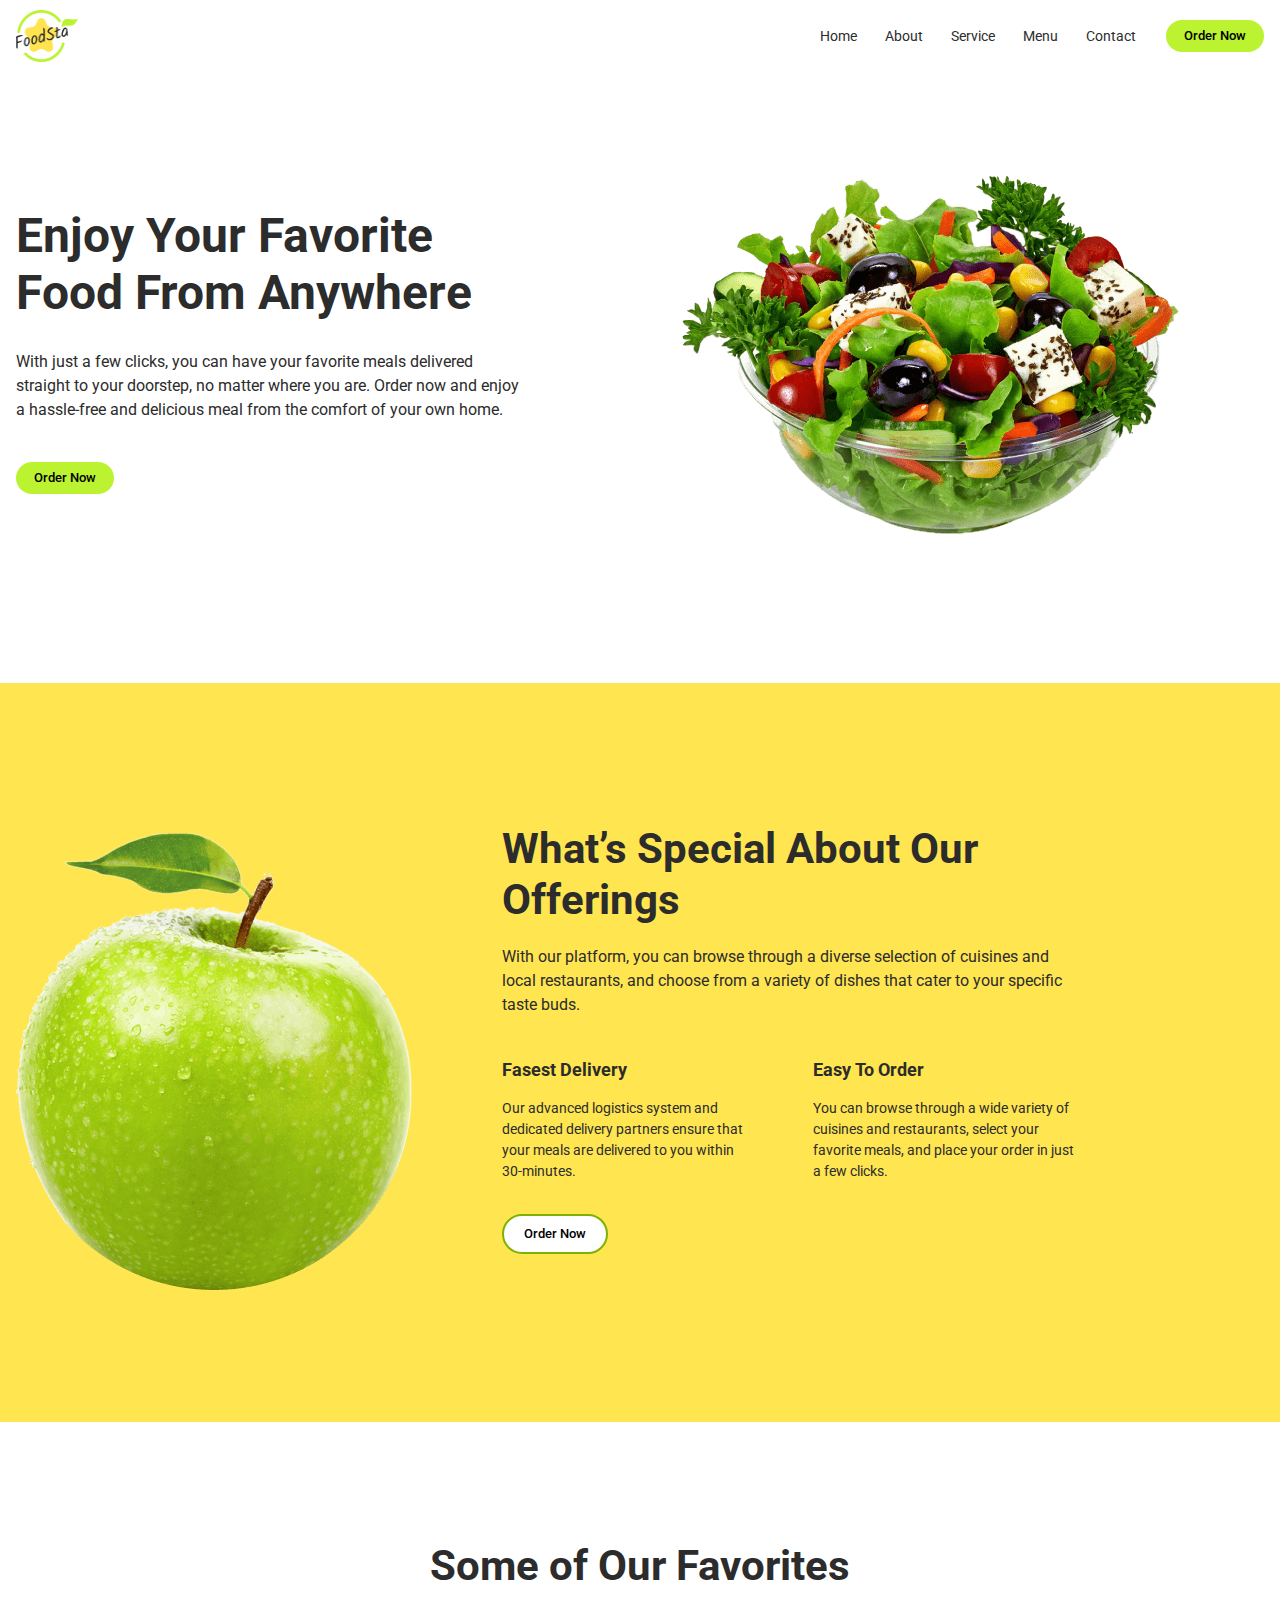
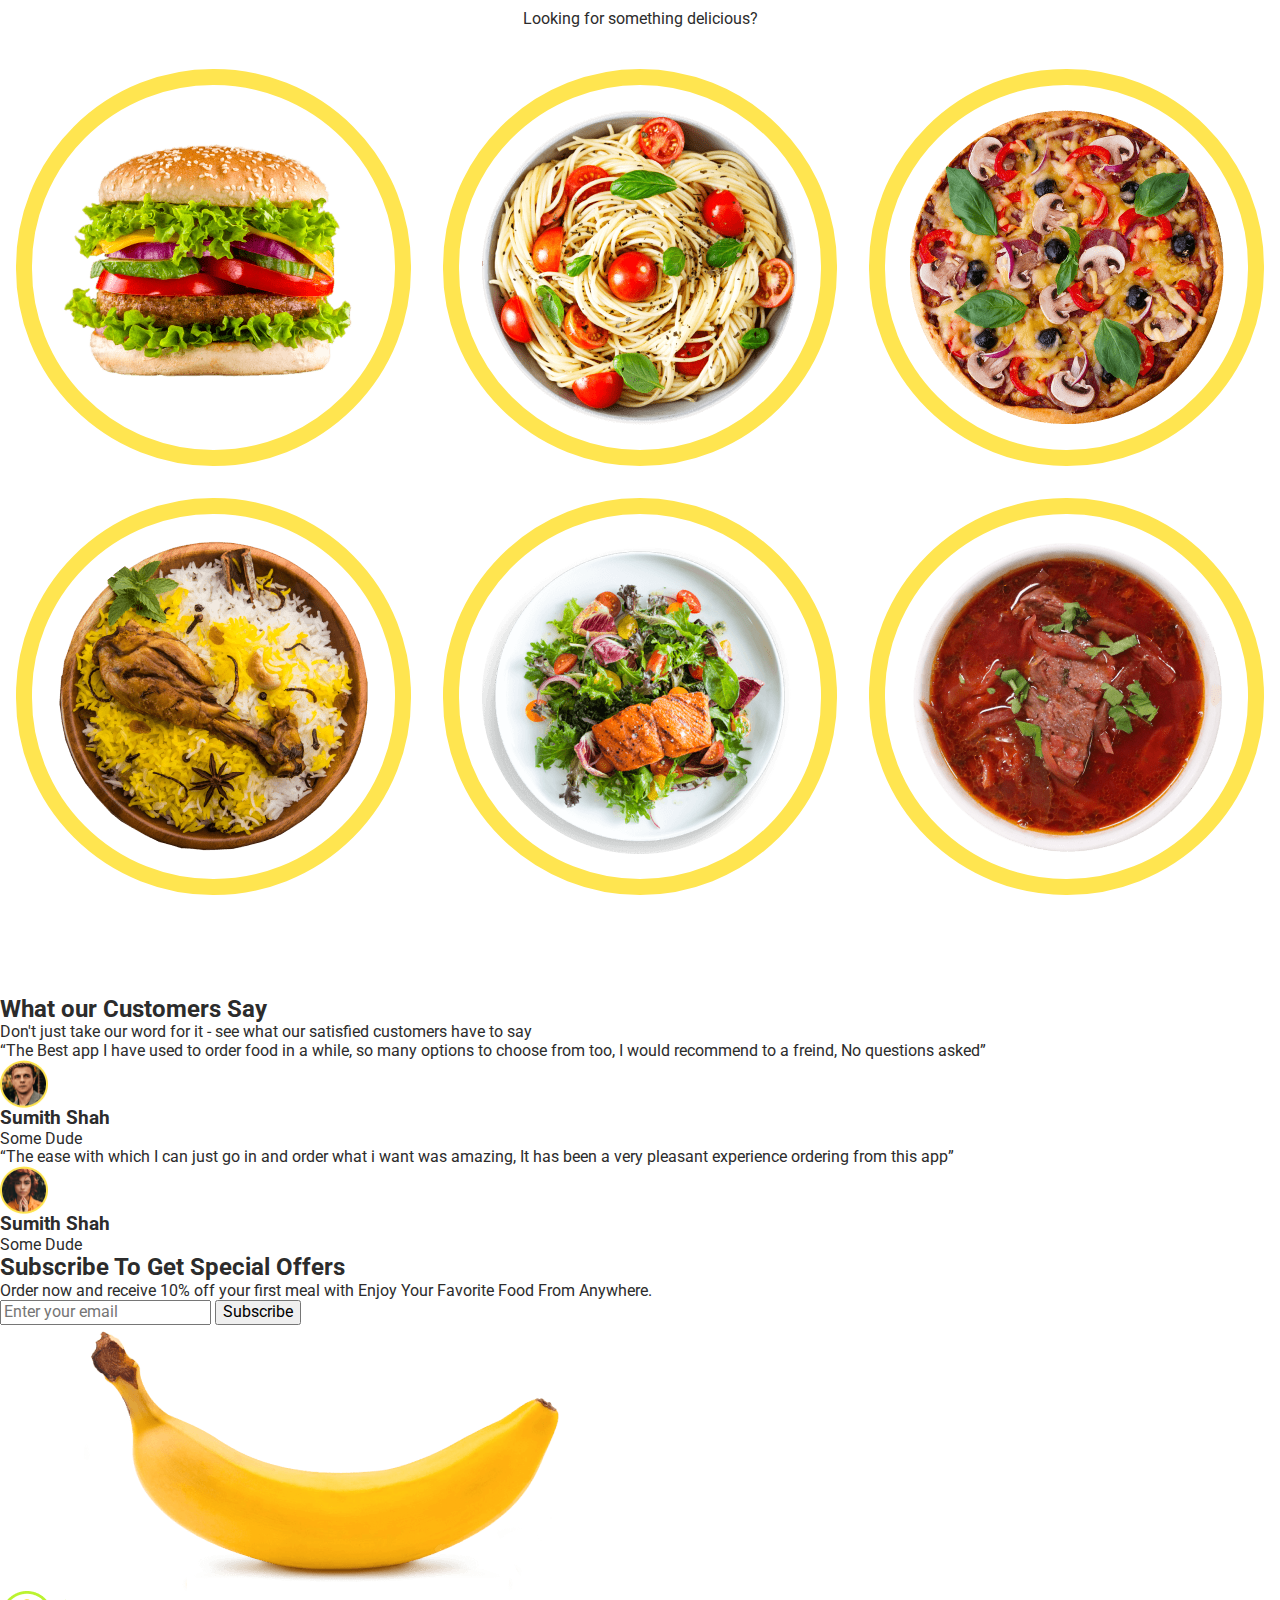
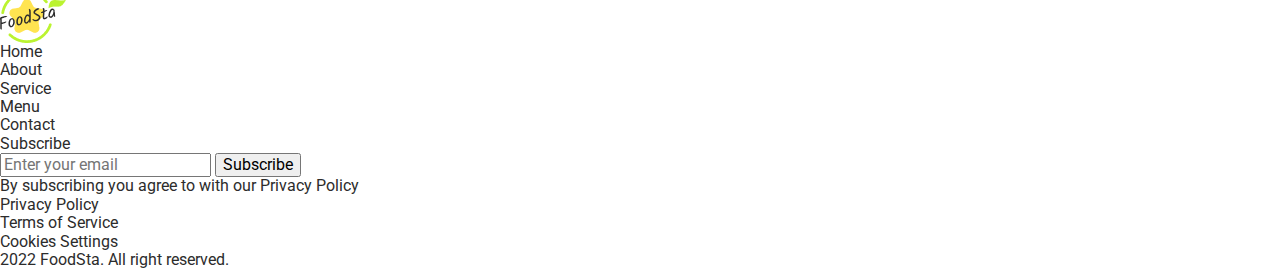
==== index.html @ 1f9b4748 "add foto and file css" ====
<!DOCTYPE html>
<html lang="en">
<head>
    <meta charset="UTF-8">
    <meta name="viewport" content="width=device-width, initial-scale=1.0">
    <title>Food delivery service</title>

    <link rel="stylesheet" href="https://cdnjs.cloudflare.com/ajax/libs/modern-normalize/2.0.0/modern-normalize.min.css">

    <link rel="preconnect" href="https://fonts.googleapis.com" />
    <link rel="preconnect" href="https://fonts.gstatic.com" crossorigin />

    <link rel="preconnect" href="https://fonts.googleapis.com">
    <link rel="preconnect" href="https://fonts.gstatic.com" crossorigin>
    <link href="https://fonts.googleapis.com/css2?family=Roboto:wght@400;500;700&display=swap" rel="stylesheet">

    <link href="css/styles.css" rel="stylesheet">

</head>
<body>
    
    <header class="header">

        <div class="container header-container">

        <a href="./index.html" class="logo">
            <img src="./images/food-logo.png" alt="logo" width="62" height="52">
            </a>

            <nav class="navigation">
                <ul class="nav-list">
                    <li class="nav-link"><a href="./index.html">Home</a></li>
                    <li class="nav-link"><a href="#about">About</a></li>
                    <li class="nav-link"><a href="#service">Service</a></li>
                    <li class="nav-link"><a href="./favorite.html">Menu</a></li>
                    <li class="nav-link"><a href="#contact">Contact</a></li>
                </ul>
            </nav>

            <button class="header-btn" type="button">Order Now</button>

            </div>
        
    </header>


    <main>
        <section class="hero">

            <div class="container hero-container">

            <div class="hero-wrapper">
            <h1 class="hero-title">Enjoy Your Favorite Food From Anywhere</h1>
            <p class="hero-text">With just a few clicks, you can have your favorite meals delivered straight to your doorstep, no matter where you are. Order now and enjoy a hassle-free and delicious meal from the comfort of your own home.</p>
            <button class="hero-btn">Order Now</button>
            </div>

            <img src="./images/salad-hero.png" alt="salad" width="528" height="528">

            </div>

        </section>

        <section class="about" id="about">

            <div class="container about-container">

            <img src="./images/apple-about.png" alt="apple" width="396" height="502">

            <div class="about-wrapper">
            <h2 class="about-title">What’s Special About Our Offerings</h2>

            <p class="about-text">With our platform, you can browse through a diverse selection of cuisines and local restaurants, and choose from a variety of dishes that cater to your specific taste buds.</p>
            
            <ul class="about-list">
                <li class="about-item">
                    <h3 class="about-sub-title">Fasest Delivery</h3>
                    <p class="about-desk">Our advanced logistics system and dedicated delivery partners ensure that your meals are delivered to you within 30-minutes.</p>
                </li>
                <li class="about-item">
                    <h3 class="about-sub-title">Easy To Order</h3>
                    <p class="about-desk">You can browse through a wide variety of cuisines and restaurants, select your favorite meals, and place your order in just a few clicks.</p>
                </li>
            </ul>

            <button class="about-btn">Order Now</button>
            </div>

            </div>
        </section>

        <section class="favorite">

            <div class="container favorite-container">

            <h2 class="favorite-title">Some of Our Favorites</h2>
            <p class="favorite-text">Looking for something delicious? </p>
            <ul class="favorite-list">
                <li class="favorite-item"><img src="./images/gamburger.png" alt="burger" width="315" height="315"></li>
                <li class="favorite-item"><img src="./images/pasta.png" alt="pasta" width="315" height="315"></li>
                <li class="favorite-item"><img src="./images/pizza.png" alt="pizza" width="315" height="315"></li>
                <li class="favorite-item"><img src="./images/chicken-rise.png" alt="chicken" width="315" height="315"></li>
                <li class="favorite-item"><img src="./images/fish-salat.png" alt="salad" width="315" height="315"></li>
                <li class="favorite-item"><img src="./images/borshch.png" alt="borshch" width="315" height="315"></li>
            </ul>

            </div>

        </section>

        <section id="service">
            <h2>What our Customers Say</h2>
            <p>Don't just take our word for it - see what our satisfied customers have to say</p>
            <ul>
                <li>
                    <p>“The Best app I have used to order food in a while, so many options to choose from too, I would recommend to a freind, No questions asked”</p>
                    <img src="./images/man.png" alt="client" width="48" height="48">
                    <h3>Sumith Shah</h3>
                    <p>Some Dude</p>
                </li>
                <li>
                    <p>“The ease with which I can just go in and order what i want was amazing, It has been a very pleasant experience ordering from this app”</p>
                    <img src="./images/woman.png" alt="client" width="48" height="48">
                    <h3>Sumith Shah</h3>
                    <p>Some Dude</p>
                </li>
            </ul>
        </section>

        <section id="contact">
            <h2>Subscribe To Get Special Offers</h2>
            <p>Order now and receive 10% off your first meal with Enjoy Your Favorite Food From Anywhere. </p>
            <form>
                <input type="email" placeholder="Enter your email">
                <button type="submit">Subscribe</button>
            </form>

            <img src="./images/banan.png" alt="banana" width="608" height="266">
        </section>
    </main>

    <footer>

        <a href="./index.html"><img src="./images/food-logo.png" alt="logo" width="66" height="52"></a>

        <ul>
            <li><a href="">Home</a></li>
            <li><a href="">About</a></li>
            <li><a href="">Service</a></li>
            <li><a href="">Menu</a></li>
            <li><a href="">Contact</a></li>
        </ul>

        <p>Subscribe</p>

        <form>
            <input type="email" placeholder="Enter your email">
            <button>Subscribe</button>
        </form>

        <p>By subscribing you agree to with our<a href=""> Privacy Policy</a></p>

        <ul>
            <li><a href="">Privacy Policy</a></li>
            <li><a href="">Terms of Service</a></li>
            <li><a href="">Cookies Settings</a></li>
        </ul>

        <p>2022 FoodSta. All right reserved.</p>
    </footer>
</body>
</html>
---- css/styles.css ----
a {
    text-decoration: none;
    color: inherit;
}

ul, ol {
    list-style: none; 
    margin: 0;
    padding: 0;
}

h1, h2, h3, h4, h5, h6, p {
    margin: 0;
}

img {
    display: block;
}

body {
    font-family: "Roboto", sans-serif;
    color: #2c2c2c;
}

.container {
    width: 1280px;
    padding: 0 16px;
    margin: 0 auto;
}

/*---------HEADER---------*/

.header-container{
    display: flex ;
    align-items: center;
}

.logo {
    margin-right: auto;
}
.navigation {
    margin-right: 30px;
}
.nav-list {
    display: flex;
    gap: 28px;
}
.nav-link {
    display: block;
    padding: 28px 0;
    font-size: 14px;
}

.nav-link:hover,
.nav-link:focus {
    color:#bbf330;
    font-weight: 700;
    text-decoration: underline;
}

.header-btn {
    font-weight: 500;
    font-size: 13px;
    line-height: 1.5;
    border-radius: 30px;
    min-width: 98px;
    height: 32px;
    border: none;
    cursor: pointer;
    background: #bbf330;
}

/*---------HERO---------*/

.hero {
    padding-top: 14px;
    padding-bottom: 69px;
}

.hero-container {
    display: flex;
    align-items: center;
    gap: 143px;
}

.hero-wrapper{
   max-width: 511px;
}
.hero-title {
    font-weight: 700;
    font-size: 48px;
    line-height: 1.2;
    margin-bottom: 28px;
}

.hero-text {
    font-weight: 400;
    font-size: 16px;
    line-height: 1.5;
    margin-bottom: 40px;
}
.hero-btn {
    font-weight: 500;
    font-size: 13px;
    line-height: 1.5;
    min-width: 98px;
    height: 32px;
    border: none;
    border-radius: 30px;
    background: #bbf330;
    cursor: pointer;
}

/*---------ABOUT------*/

.about {
    padding-top: 105px;
    padding-bottom: 132px;
    background: #ffe550;
}

.about-container {
    display: flex;
    align-items:center;
    gap: 90px;
}
.about-wrapper {
    width: 573px;
}
.about-title {
    font-size: 42px;
    line-height: 1.2;
    margin-bottom: 20px;
}

.about-text {
    font-weight: 400;
    font-size: 16px;
    margin-bottom: 40px;
    line-height: 1.5;

}
.about-list {
    display: flex;
    gap: 67px;
    margin-bottom: 32px;
}
.about-item {
    width: calc(100% - 67px) / 2;
}
.about-sub-title {
    font-weight: 700;
    font-size: 18px;
    line-height: 1.4;
    margin-bottom: 16px;
}
.about-desk {
    font-weight: 400;
    font-size: 14px;
    line-height: 1.5;
}
.about-btn {
    border: 2px solid #7eb101;
    border-radius: 30px;
    min-width: 106px;
    height: 40px;
    background: #fff;
    font-weight: 500;
    font-size: 13px;
    line-height: 1.5;
    cursor: pointer;
}

/*---------FAVORITE---------*/

.favorite {
    padding-top: 120px;
    padding-bottom: 101px;
}

.favorite-title {
    font-weight: 700;
    font-size: 42px;
    text-align: center;
    margin-bottom: 20px;
}
.favorite-text {
    font-weight: 400;
    font-size: 16px;
    text-align: center;
    margin-bottom: 40px;
}

.favorite-list {
    display: flex;
    flex-wrap: wrap;
    gap: 32px;

}
.favorite-item {
    display: flex;
    border: 16px solid #ffe550;
    border-radius: 197px;
    width: calc((100% - 64px) / 3);
    height: 397px;
    justify-content: center;
    align-items: center;
}

/*---------
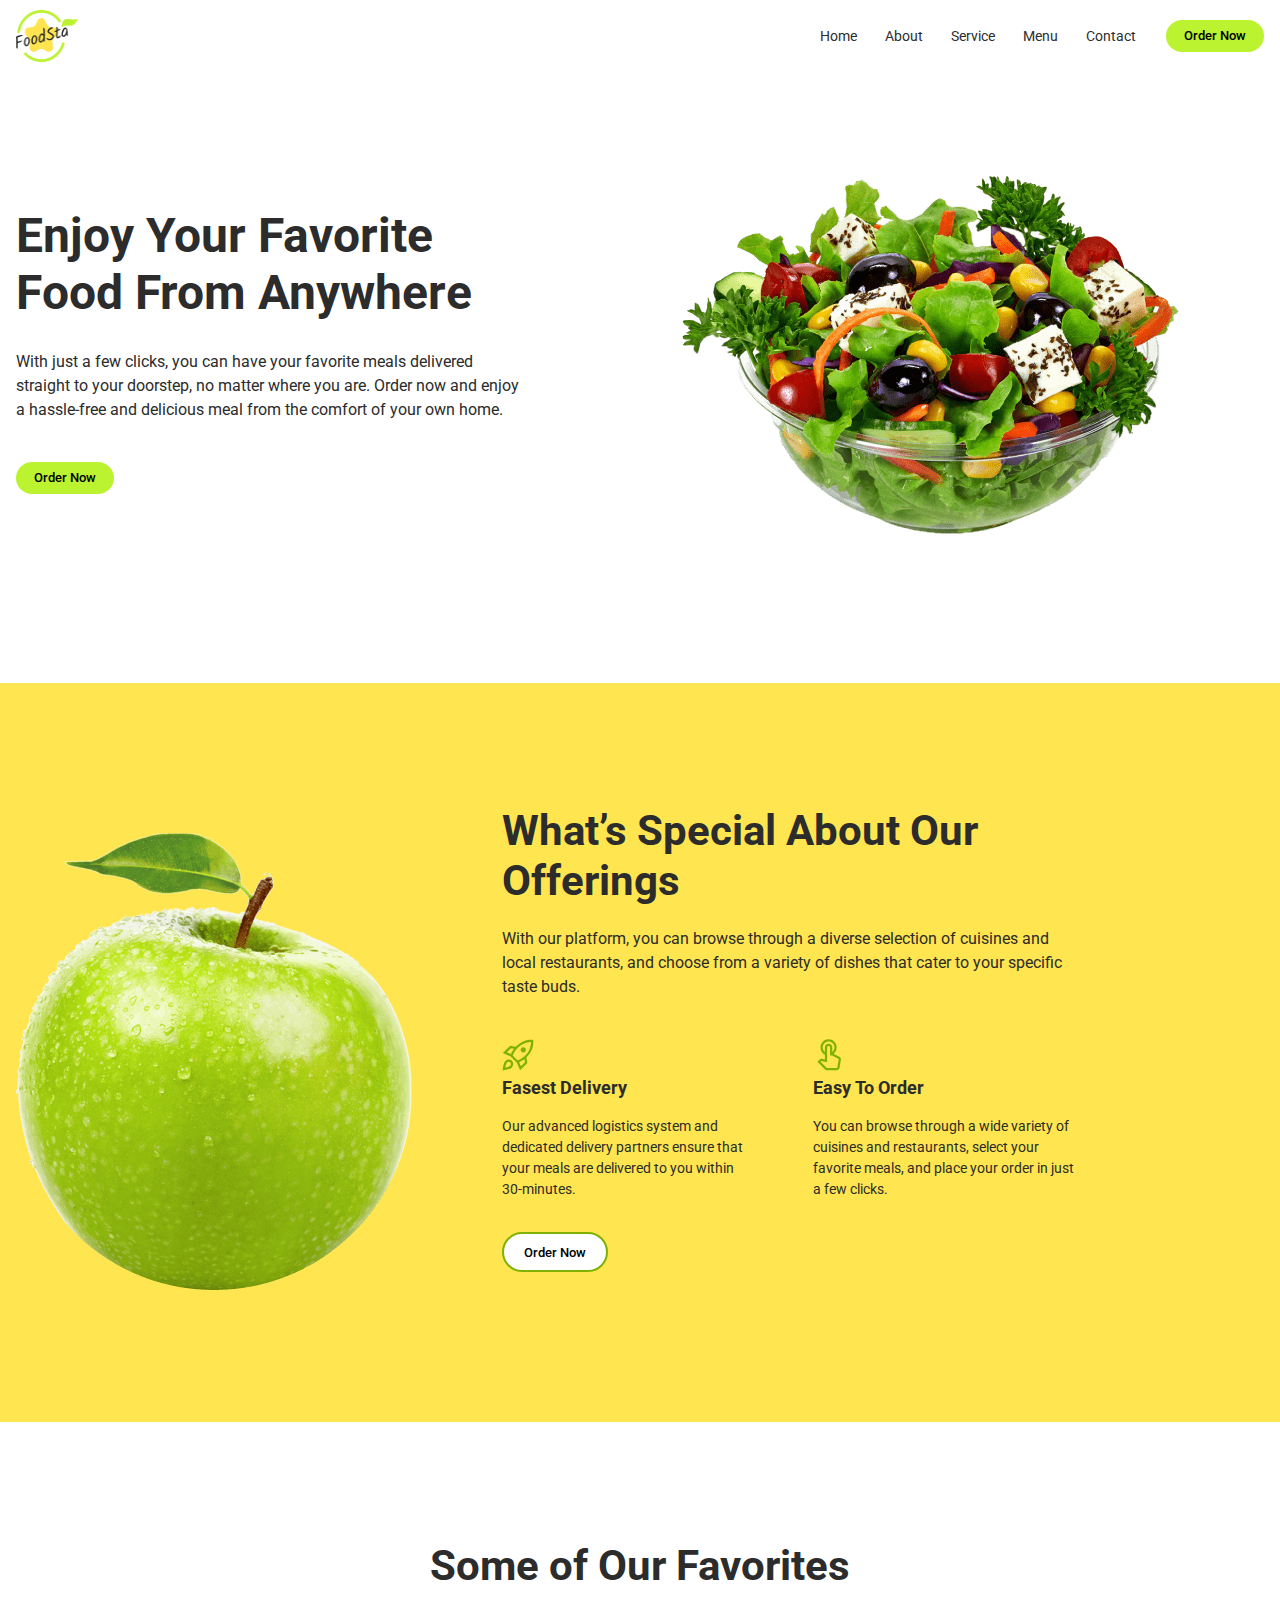
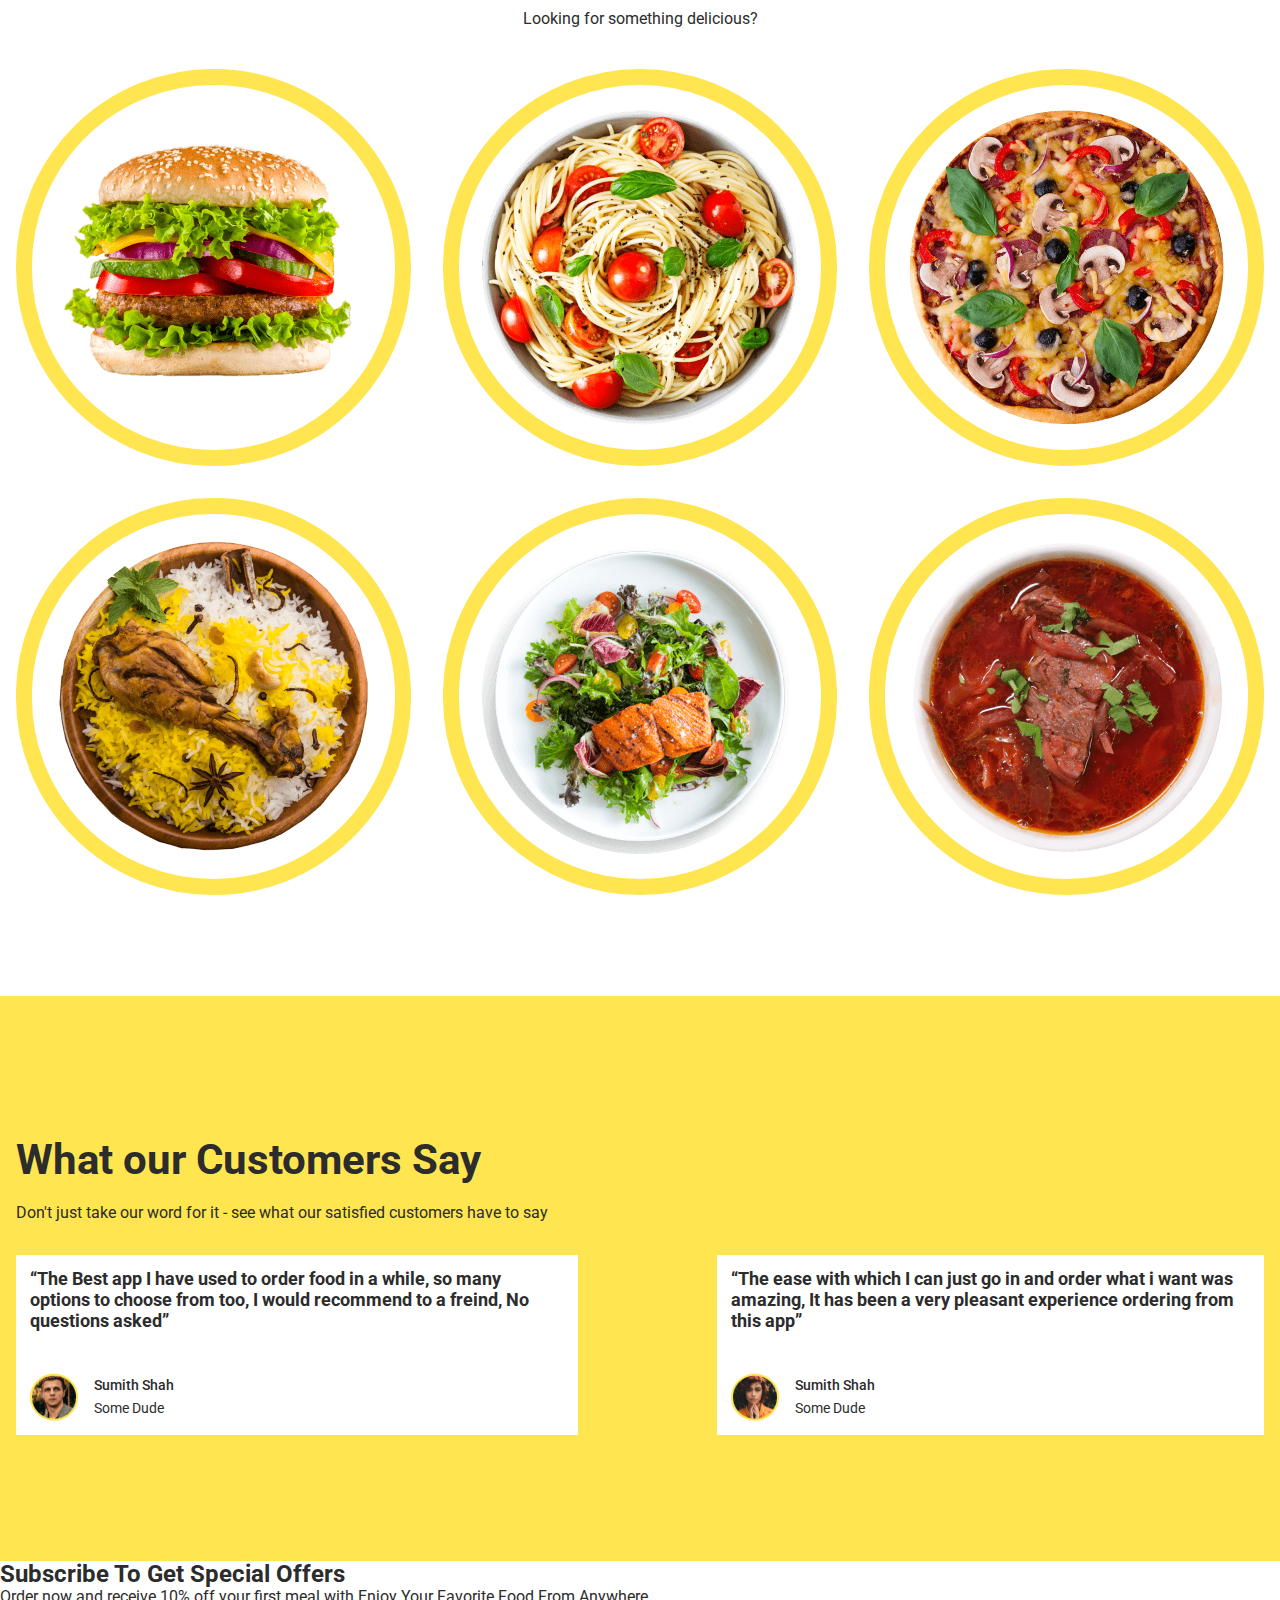
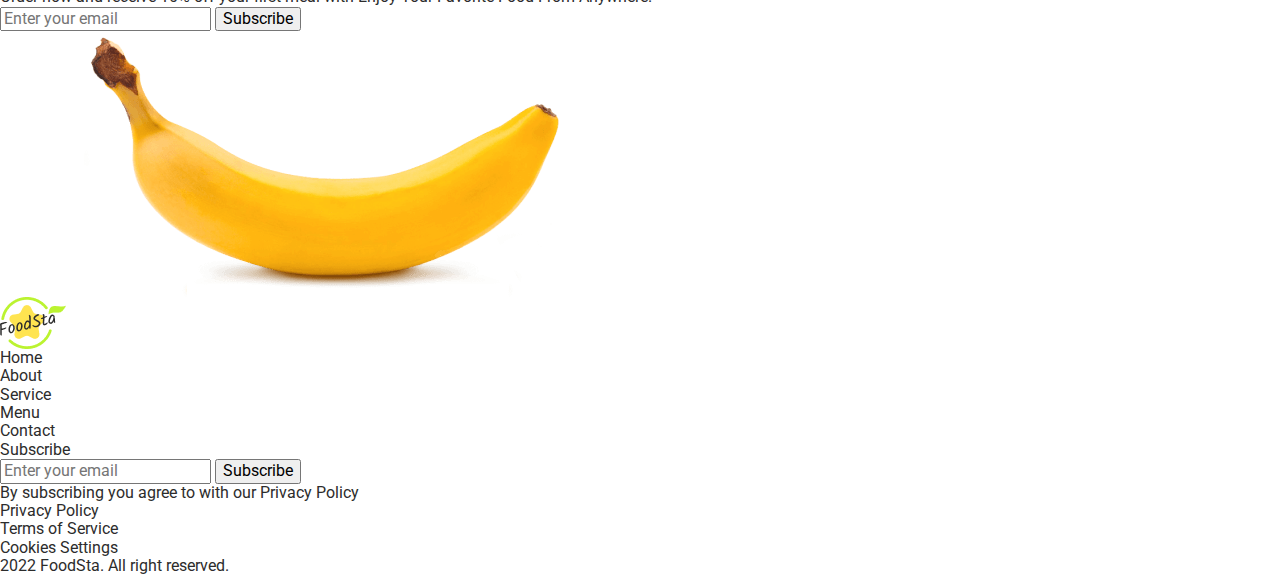
==== commit c359accf: "update" ====
--- a/index.html
+++ b/index.html
@@ -74,10 +74,17 @@
             
             <ul class="about-list">
                 <li class="about-item">
+                    <svg class="about-icon" width="32" height="32">
+                        <use href="./images/icons.svg#icon-raceta"></use>
+                    </svg>
                     <h3 class="about-sub-title">Fasest Delivery</h3>
                     <p class="about-desk">Our advanced logistics system and dedicated delivery partners ensure that your meals are delivered to you within 30-minutes.</p>
                 </li>
+
                 <li class="about-item">
+                    <svg class="about-icon" width="32" height="32">
+                        <use href="./images/icons.svg#icon-click"></use>
+                    </svg>
                     <h3 class="about-sub-title">Easy To Order</h3>
                     <p class="about-desk">You can browse through a wide variety of cuisines and restaurants, select your favorite meals, and place your order in just a few clicks.</p>
                 </li>
@@ -108,23 +115,38 @@
 
         </section>
 
-        <section id="service">
-            <h2>What our Customers Say</h2>
-            <p>Don't just take our word for it - see what our satisfied customers have to say</p>
-            <ul>
-                <li>
-                    <p>“The Best app I have used to order food in a while, so many options to choose from too, I would recommend to a freind, No questions asked”</p>
+        <section class="customers" id="service">
+
+            <div class="container">
+
+            <h2 class="customers-title">What our Customers Say</h2>
+            <p class="customers-text">Don't just take our word for it - see what our satisfied customers have to say</p>
+            
+            <ul class="customers-list">
+                <li class="customers-item">
+                    <p class="customers-desk">“The Best app I have used to order food in a while, so many options to choose from too, I would recommend to a freind, No questions asked”</p>
+                    <div class="customers-wrapper">
                     <img src="./images/man.png" alt="client" width="48" height="48">
-                    <h3>Sumith Shah</h3>
-                    <p>Some Dude</p>
+                    <div class="customers-text-wrap">
+                    <h3 class="customers-sub-title">Sumith Shah</h3>
+                    <p class="customers-description">Some Dude</p>
+                    </div>
+                    </div>
                 </li>
-                <li>
-                    <p>“The ease with which I can just go in and order what i want was amazing, It has been a very pleasant experience ordering from this app”</p>
+                <li class="customers-item">
+                    <p class="customers-desk">“The ease with which I can just go in and order what i want was amazing, It has been a very pleasant experience ordering from this app”</p>
+                    <div class="customers-wrapper">
                     <img src="./images/woman.png" alt="client" width="48" height="48">
-                    <h3>Sumith Shah</h3>
-                    <p>Some Dude</p>
+                    <div class="customers-text-wrap">
+                    <h3 class="customers-sub-title">Sumith Shah</h3>
+                    <p class="customers-description">Some Dude</p>
+                    </div>
+                    </div>
                 </li>
             </ul>
+            
+            </div>
+
         </section>
 
         <section id="contact">
--- a/css/styles.css
+++ b/css/styles.css
@@ -171,6 +171,11 @@
     cursor: pointer;
 }
 
+.about-icon {
+    fill: #7eb101;
+
+}
+
 /*---------FAVORITE---------*/
 
 .favorite {
@@ -207,4 +212,57 @@
     align-items: center;
 }
 
-/*---------+/*---------CUSTOMERS---------*/
+
+.customers {
+    padding-top: 140px;
+    padding-bottom: 126px;
+    background: #ffe550;
+}
+
+.customers-title {
+    font-weight: 700;
+    font-size: 42px;
+    margin-bottom: 20px;
+}
+
+.customers-text {
+    font-weight: 400;
+    font-size: 16px;
+    margin-bottom: 33px;
+}
+
+
+.customers-list {
+    display: flex;
+    gap: 139px;
+}
+.customers-item {
+    background: #fff;
+    padding: 14px;
+}
+
+.customers-desk {
+    font-weight: 700;
+    font-size: 18px;
+    margin-bottom: 41px;
+}
+
+.customers-wrapper{
+    display: flex;
+    gap: 16px;
+    align-items:center;
+}
+
+.customers-sub-title {
+    font-weight: 500;
+    font-size: 14px;
+    line-height: 1.5;
+    margin-bottom: 2px;
+}
+.customers-description {
+    font-weight: 400;
+    font-size: 14px;
+    line-height: 1.5;
+}
+
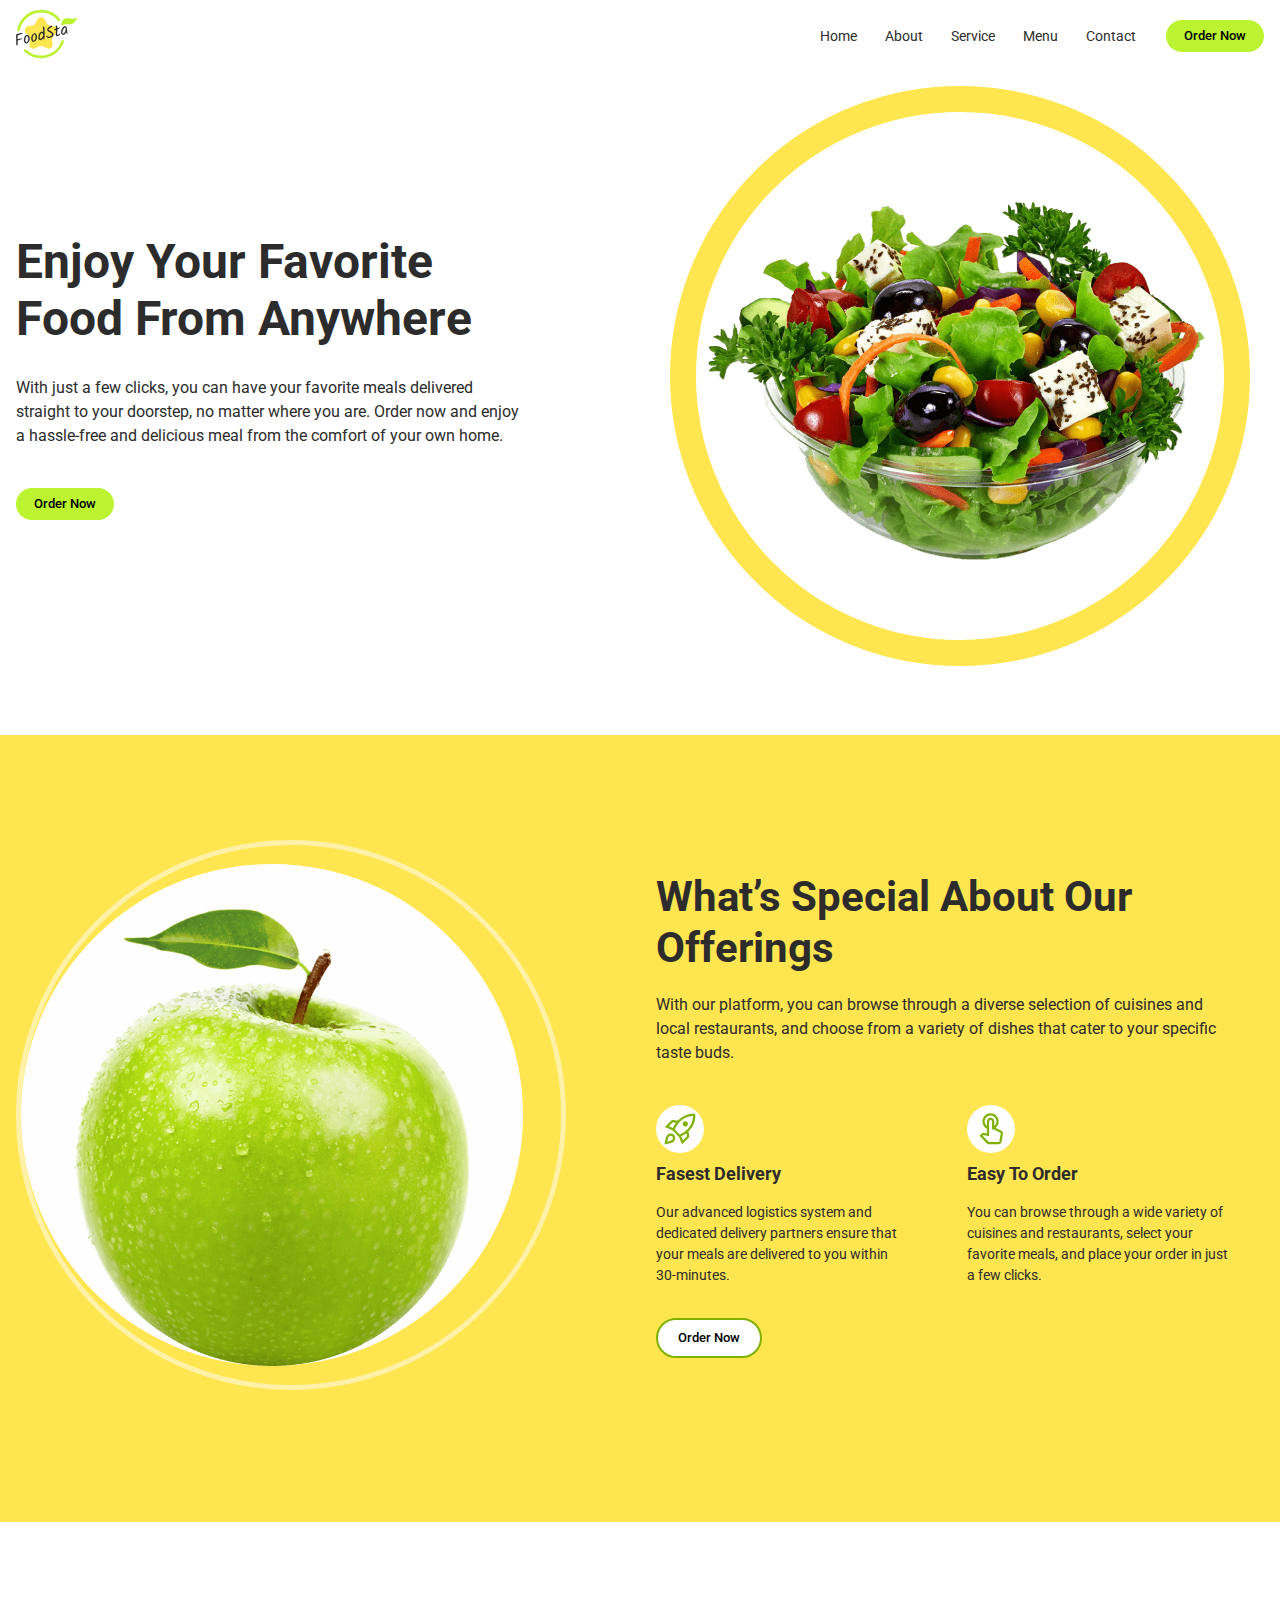
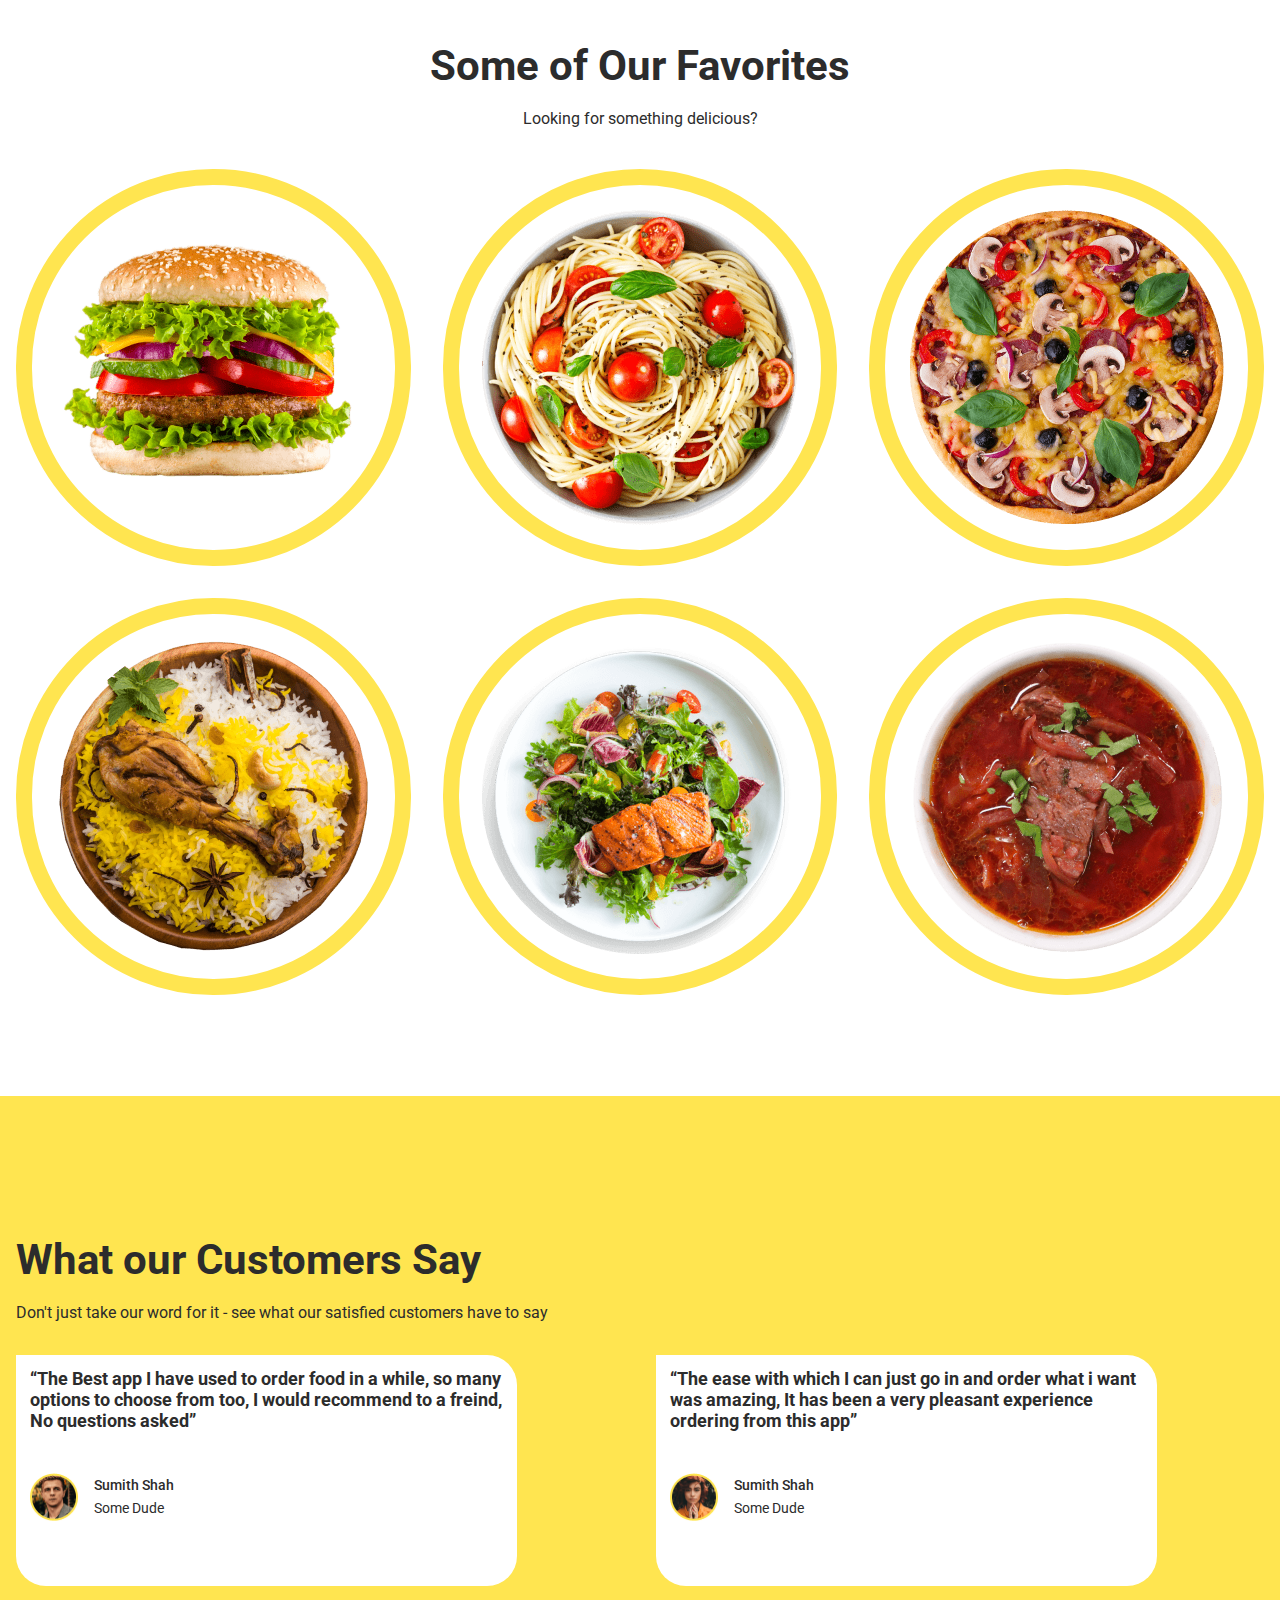
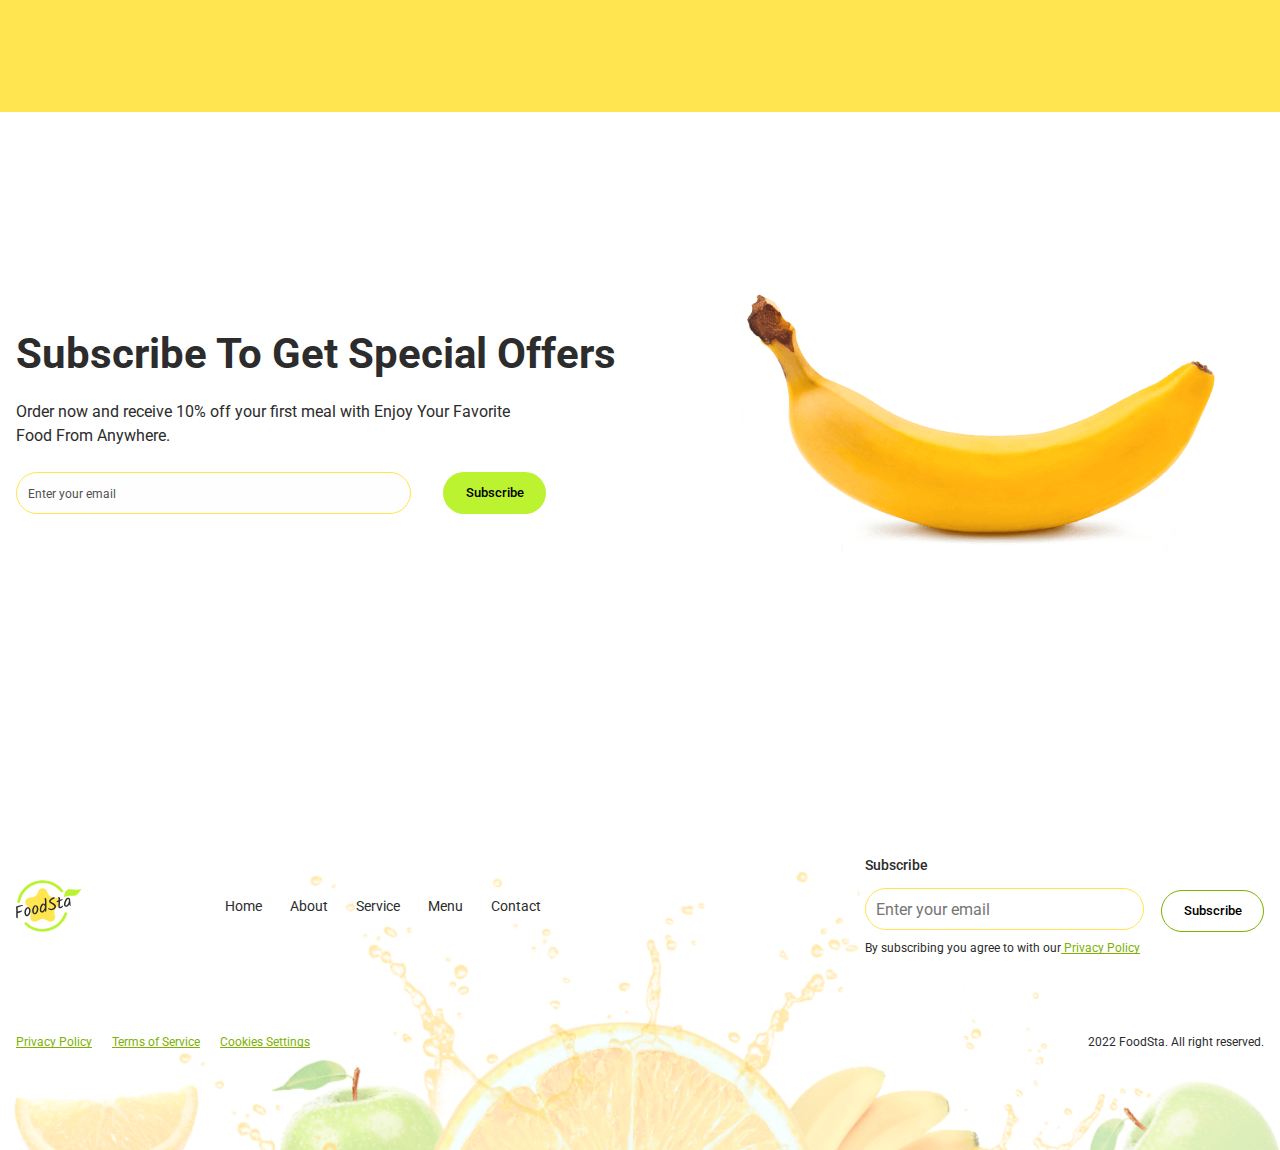
==== commit f421925c: "update footer" ====
--- a/index.html
+++ b/index.html
@@ -24,7 +24,9 @@
         <div class="container header-container">
 
         <a href="./index.html" class="logo">
-            <img src="./images/food-logo.png" alt="logo" width="62" height="52">
+            <svg width="62" height="52">
+                <use href="./images/icons.svg#icon-logo"></use>
+            </svg>
             </a>
 
             <nav class="navigation">
@@ -55,7 +57,9 @@
             <button class="hero-btn">Order Now</button>
             </div>
 
+            <div class="hero-salad">
             <img src="./images/salad-hero.png" alt="salad" width="528" height="528">
+            </div>
 
             </div>
 
@@ -65,7 +69,12 @@
 
             <div class="container about-container">
 
-            <img src="./images/apple-about.png" alt="apple" width="396" height="502">
+            <div class="cover-apple-wrap">
+            <div class="cover-apple">
+
+            <img class="apple-img" src="./images/apple-about.png" alt="apple" width="396" height="502">
+            </div>
+            </div>
 
             <div class="about-wrapper">
             <h2 class="about-title">What’s Special About Our Offerings</h2>
@@ -74,17 +83,25 @@
             
             <ul class="about-list">
                 <li class="about-item">
+
+                    <div class="icon-container">
                     <svg class="about-icon" width="32" height="32">
                         <use href="./images/icons.svg#icon-raceta"></use>
                     </svg>
+                    </div>
+                    
                     <h3 class="about-sub-title">Fasest Delivery</h3>
                     <p class="about-desk">Our advanced logistics system and dedicated delivery partners ensure that your meals are delivered to you within 30-minutes.</p>
                 </li>
 
                 <li class="about-item">
+
+                    <div class="icon-container">
                     <svg class="about-icon" width="32" height="32">
                         <use href="./images/icons.svg#icon-click"></use>
                     </svg>
+                    </div>
+                    
                     <h3 class="about-sub-title">Easy To Order</h3>
                     <p class="about-desk">You can browse through a wide variety of cuisines and restaurants, select your favorite meals, and place your order in just a few clicks.</p>
                 </li>
@@ -133,6 +150,7 @@
                     </div>
                     </div>
                 </li>
+
                 <li class="customers-item">
                     <p class="customers-desk">“The ease with which I can just go in and order what i want was amazing, It has been a very pleasant experience ordering from this app”</p>
                     <div class="customers-wrapper">
@@ -149,46 +167,66 @@
 
         </section>
 
-        <section id="contact">
-            <h2>Subscribe To Get Special Offers</h2>
-            <p>Order now and receive 10% off your first meal with Enjoy Your Favorite Food From Anywhere. </p>
-            <form>
-                <input type="email" placeholder="Enter your email">
-                <button type="submit">Subscribe</button>
+        <section class="contact" id="contact">
+
+            <div class="container contact-container">
+                <div class="contact-wrapper-container">
+            <h2 class="contact-title">Subscribe To Get Special Offers</h2>
+            <p class="contact-text">Order now and receive 10% off your first meal with Enjoy Your Favorite Food From Anywhere. </p>
+            <form class="contact-form">
+                <input class="contact-input" type="email" placeholder="Enter your email">
+                <button class="contact-btn" type="submit">Subscribe</button>
             </form>
+            </div>
 
             <img src="./images/banan.png" alt="banana" width="608" height="266">
-        </section>
+            </div>
+        </section>
+
     </main>
 
-    <footer>
-
-        <a href="./index.html"><img src="./images/food-logo.png" alt="logo" width="66" height="52"></a>
-
-        <ul>
-            <li><a href="">Home</a></li>
-            <li><a href="">About</a></li>
-            <li><a href="">Service</a></li>
-            <li><a href="">Menu</a></li>
-            <li><a href="">Contact</a></li>
+    <footer class="footer">
+        <div class="container footer-container">
+        <div class="footer-wrapper">
+            
+        <a  class="footer-logo">
+        <svg width="66" height="52">
+            <use href="./images/icons.svg#icon-logo"></use>
+        </svg>
+        </a>
+
+        <ul class="footer-nav-list">
+            <li class="footer-item"><a href="">Home</a></li>
+            <li class="footer-item"><a href="">About</a></li>
+            <li class="footer-item"><a href="">Service</a></li>
+            <li class="footer-item"><a href="">Menu</a></li>
+            <li class="footer-item"><a href="">Contact</a></li>
         </ul>
 
-        <p>Subscribe</p>
-
-        <form>
-            <input type="email" placeholder="Enter your email">
-            <button>Subscribe</button>
+        <div class="footer-form-container">
+
+        <p class="subscribe-text">Subscribe</p>
+
+        <form class="footer-form">
+            <input class="footer-input" type="email" placeholder="Enter your email">
+            <button class="footer-btn">Subscribe</button>
         </form>
 
-        <p>By subscribing you agree to with our<a href=""> Privacy Policy</a></p>
-
-        <ul>
-            <li><a href="">Privacy Policy</a></li>
-            <li><a href="">Terms of Service</a></li>
-            <li><a href="">Cookies Settings</a></li>
+        <p class="footer-policy">By subscribing you agree to with our<a class="footer-policy-link" href=""> Privacy Policy</a></p>
+        </div>
+        </div>
+
+        <div class="footer-bottom-wrap">
+
+        <ul class="footer-info-list">
+            <li class="footer-info-item"><a href="">Privacy Policy</a></li>
+            <li class="footer-info-item"><a href="">Terms of Service</a></li>
+            <li class="footer-info-item"><a href="">Cookies Settings</a></li>
         </ul>
-
-        <p>2022 FoodSta. All right reserved.</p>
+        <p class="footer-data">2022 FoodSta. All right reserved.</p>
+        </div>
+
+        </div>
     </footer>
 </body>
 </html>--- a/css/styles.css
+++ b/css/styles.css
@@ -111,6 +111,15 @@
     cursor: pointer;
 }
 
+.hero-salad {
+    display: flex;
+    align-items:center;
+    width: 580px;
+    height: 580px;
+    border: 26px solid #ffe550;
+    border-radius: 100%;
+}
+
 /*---------ABOUT------*/
 
 .about {
@@ -171,10 +180,40 @@
     cursor: pointer;
 }
 
-.about-icon {
+
+.icon-container {
+    display: flex;
+    justify-content: center;
+    align-items: center;
     fill: #7eb101;
-
-}
+    width: 48px;
+    height: 48px;
+    background-color: #fefefe;
+    border-radius: 100%;
+    margin-bottom: 8px;
+
+}
+
+.cover-apple-wrap {
+    display: flex;
+    align-items: center;
+    border-radius: 100%;
+    border: 5px solid rgba(255, 255, 255, 0.5);
+    width: 550px;
+    height: 550px;
+
+}
+
+.cover-apple {
+    border-radius: 100%;
+    background-color: #fefefe;
+    width: 502px;
+    height: 502px;
+    display: flex;
+    justify-content: center;
+}
+
+
 
 /*---------FAVORITE---------*/
 
@@ -238,6 +277,9 @@
     gap: 139px;
 }
 .customers-item {
+    border-radius: 0 30px 30px 30px;
+    width: 501px;
+    height: 231px;
     background: #fff;
     padding: 14px;
 }
@@ -266,3 +308,172 @@
     line-height: 1.5;
 }
 
+/*---------CONTACTS---------*/
+
+.contact {
+    padding-top: 176px;
+    padding-bottom: 201px;
+}
+
+.contact-container{
+    display: flex;
+    align-items: center;
+    justify-content: space-between;
+}
+
+.contact-wrapper-container {
+    max-width: 656px;
+}
+
+.contact-title {
+    font-weight: 700;
+    font-size: 42px;
+    line-height: 1.2;
+    margin-bottom: 20px;
+}
+
+.contact-text {
+    font-weight: 400;
+    font-size: 16px;
+    line-height: 1.5;
+    margin-bottom: 24px;
+    max-width: 532px;
+}
+
+
+.contact-form {
+    display: flex;
+    gap: 32px;
+}
+
+.contact-input {
+    border: 0.85px solid #ffe550;
+    border-radius: 30px;
+    padding-left: 11px;
+    width: 395px;
+    height: 42px;
+    background: #fefefe;
+}
+
+.contact-btn {
+    border-radius: 30px;
+    background: #bbf330;
+    border: none;
+    min-width: 103px;
+    height: 42px;
+    font-weight: 500;
+    font-size: 13px;
+    cursor: pointer;
+    line-height: 1.5;
+}
+
+.contact-input::placeholder {
+    font-weight: 400;
+    font-size: 12px;
+    line-height: 1.5;
+    color: #505050;
+}
+
+
+.footer {
+    padding-top: 100px;
+    padding-bottom: 100px;
+    background-image: url("../images/fruit-futer.png");
+    background-repeat: no-repeat;
+    background-size: 1280px;
+    background-position: bottom;
+    
+}
+
+.footer-wrapper {
+    display: flex;
+    margin-bottom: 80px;
+}
+
+.footer-logo {
+    margin-right: 143px;
+    align-items: center;
+    display: flex;
+}
+
+.footer-nav-list {
+    display: flex;
+  align-items: center;
+  margin-right: auto;
+  gap: 28px;
+}
+
+.footer-item {
+    font-weight: 400;
+    font-size: 14px
+}
+
+.footer-form-container {
+    display: flex;
+    flex-direction: column;
+}
+
+.subscribe-text {
+    font-weight: 500;
+    font-size: 14px;
+    line-height: 1.5;
+    margin-bottom: 12px;
+}
+
+.footer-input {
+    border: 0.85px solid #ffe550;
+    border-radius: 30px;
+    padding: 10px;
+    width: 279px;
+    height: 42px;
+    margin-bottom: 12px;
+    margin-right: 13px;
+}
+
+.footer-btn {
+    border: 0.85px solid #7eb101;
+    border-radius: 30px;
+    padding: 10px 20px;
+    width: 103px;
+    height: 42px;
+    font-weight: 500;
+    font-size: 13px;
+    line-height: 1.5;
+    background: #fff;
+    cursor: pointer;
+    
+}
+
+.footer-policy {
+    font-weight: 400;
+    font-size: 12px;
+}
+
+.footer-policy-link {
+    color: #7eb101;
+    text-decoration: underline;
+    text-decoration-skip-ink: none;
+}
+
+.footer-bottom-wrap {
+    display: flex;
+    justify-content: space-between;
+}
+
+.footer-info-list {
+    display: flex;
+    gap: 20px;
+}
+
+.footer-info-item {
+    font-weight: 400;
+    font-size: 12px;
+    text-decoration: underline;
+    color: #7eb101;
+    text-decoration-skip-ink: none;
+}
+
+.footer-data {
+    font-weight: 400;
+    font-size: 12px;
+}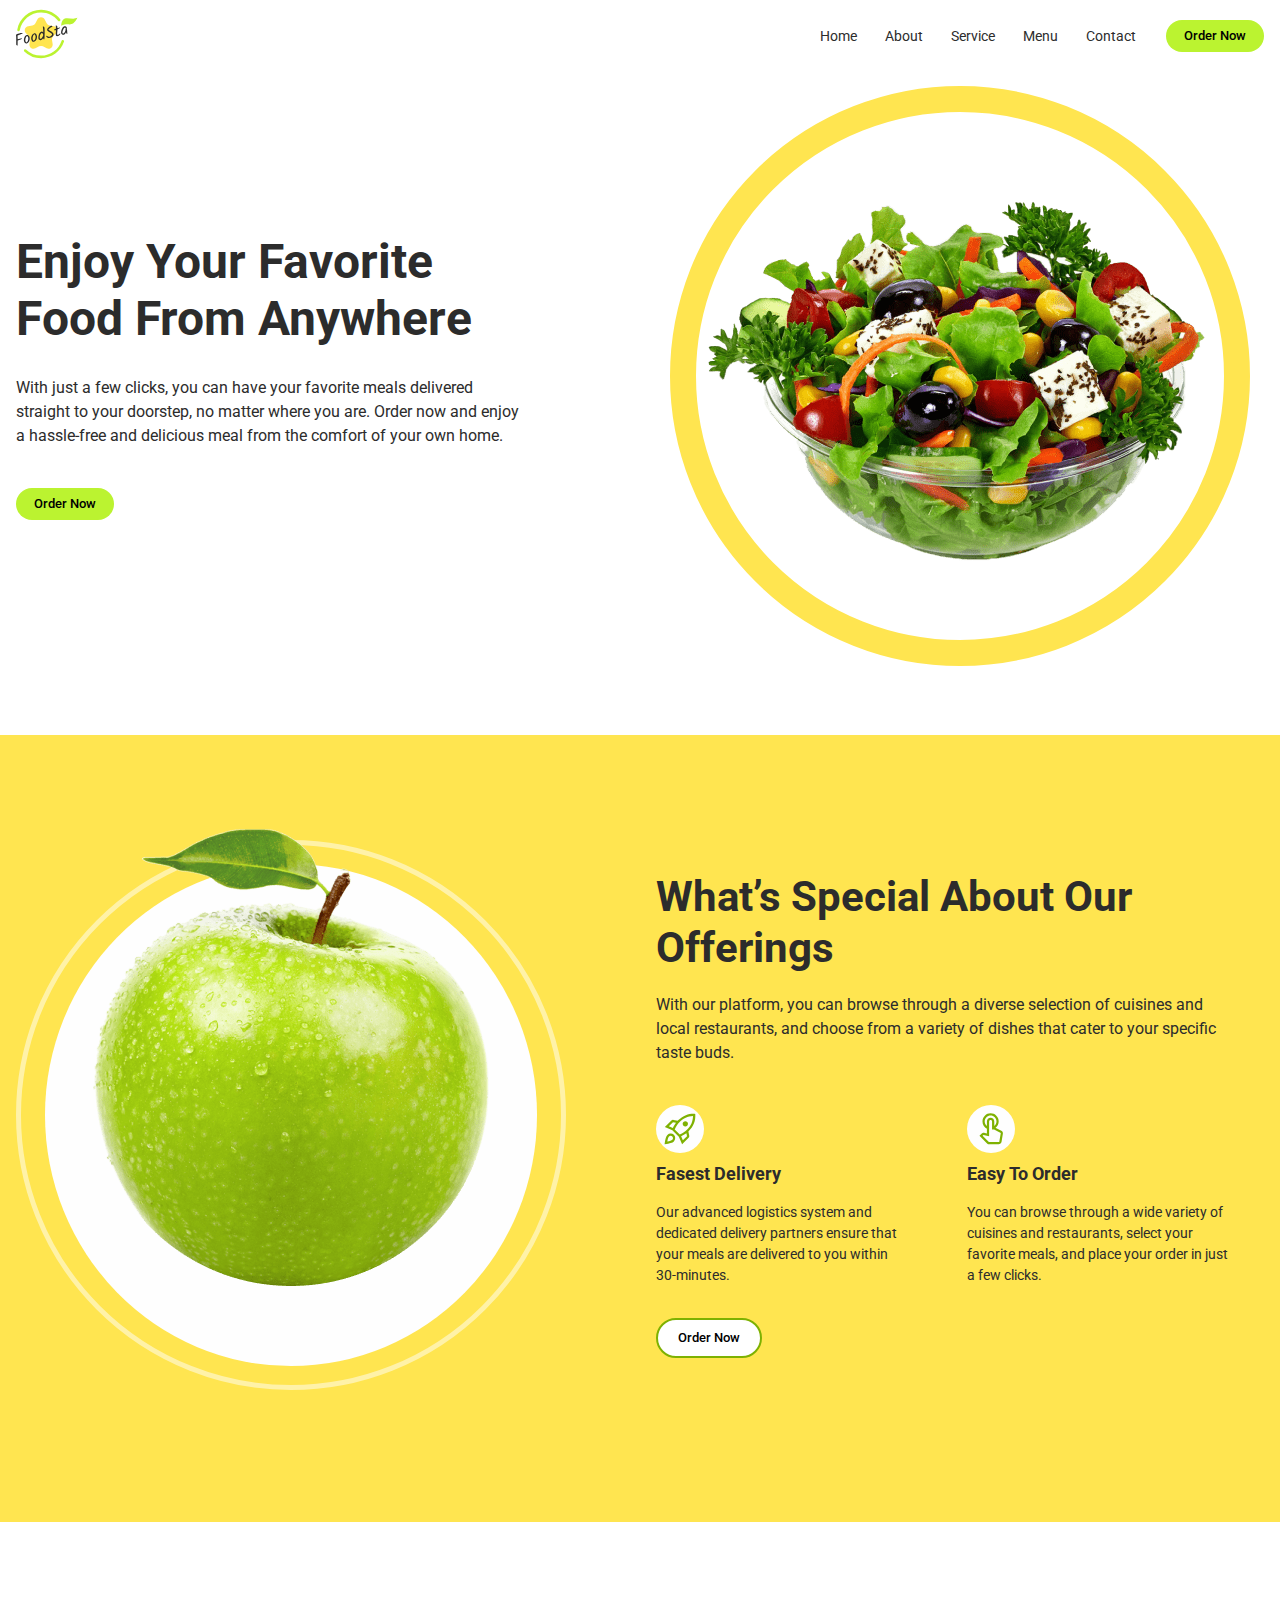
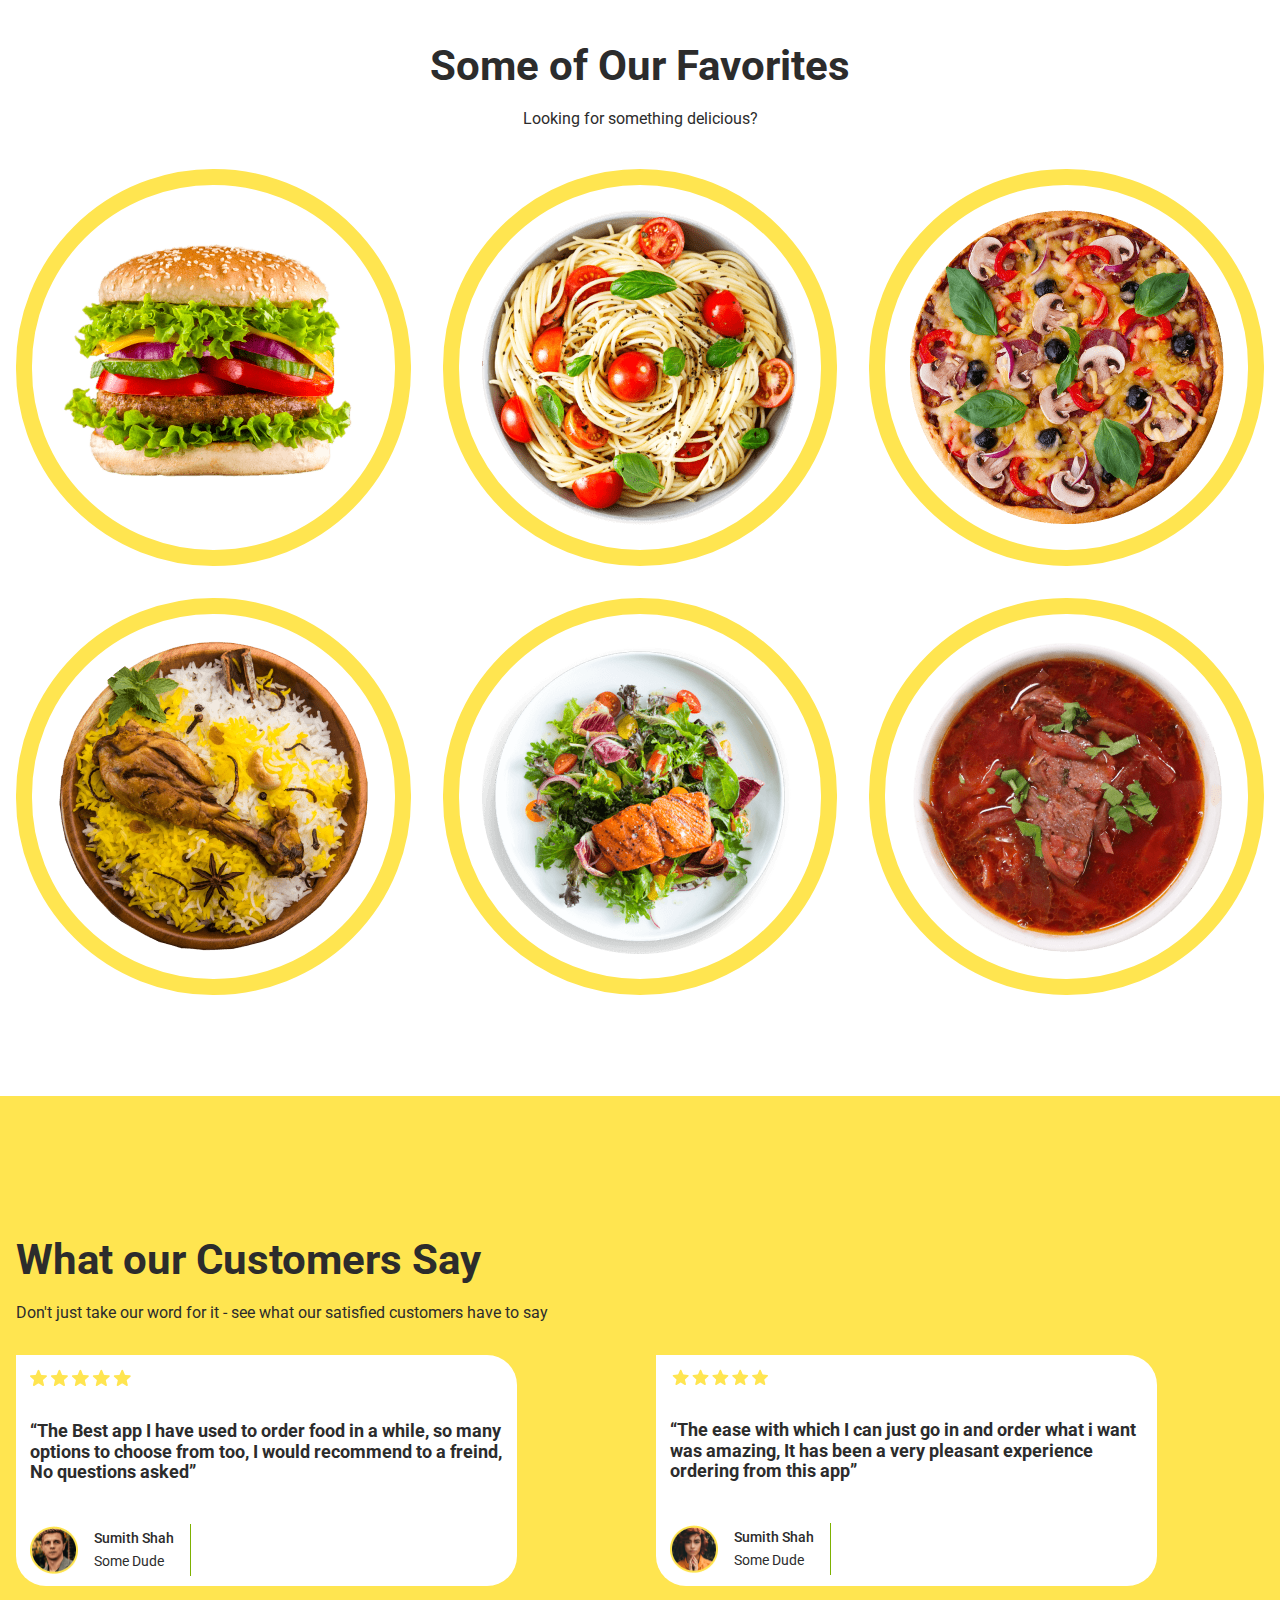
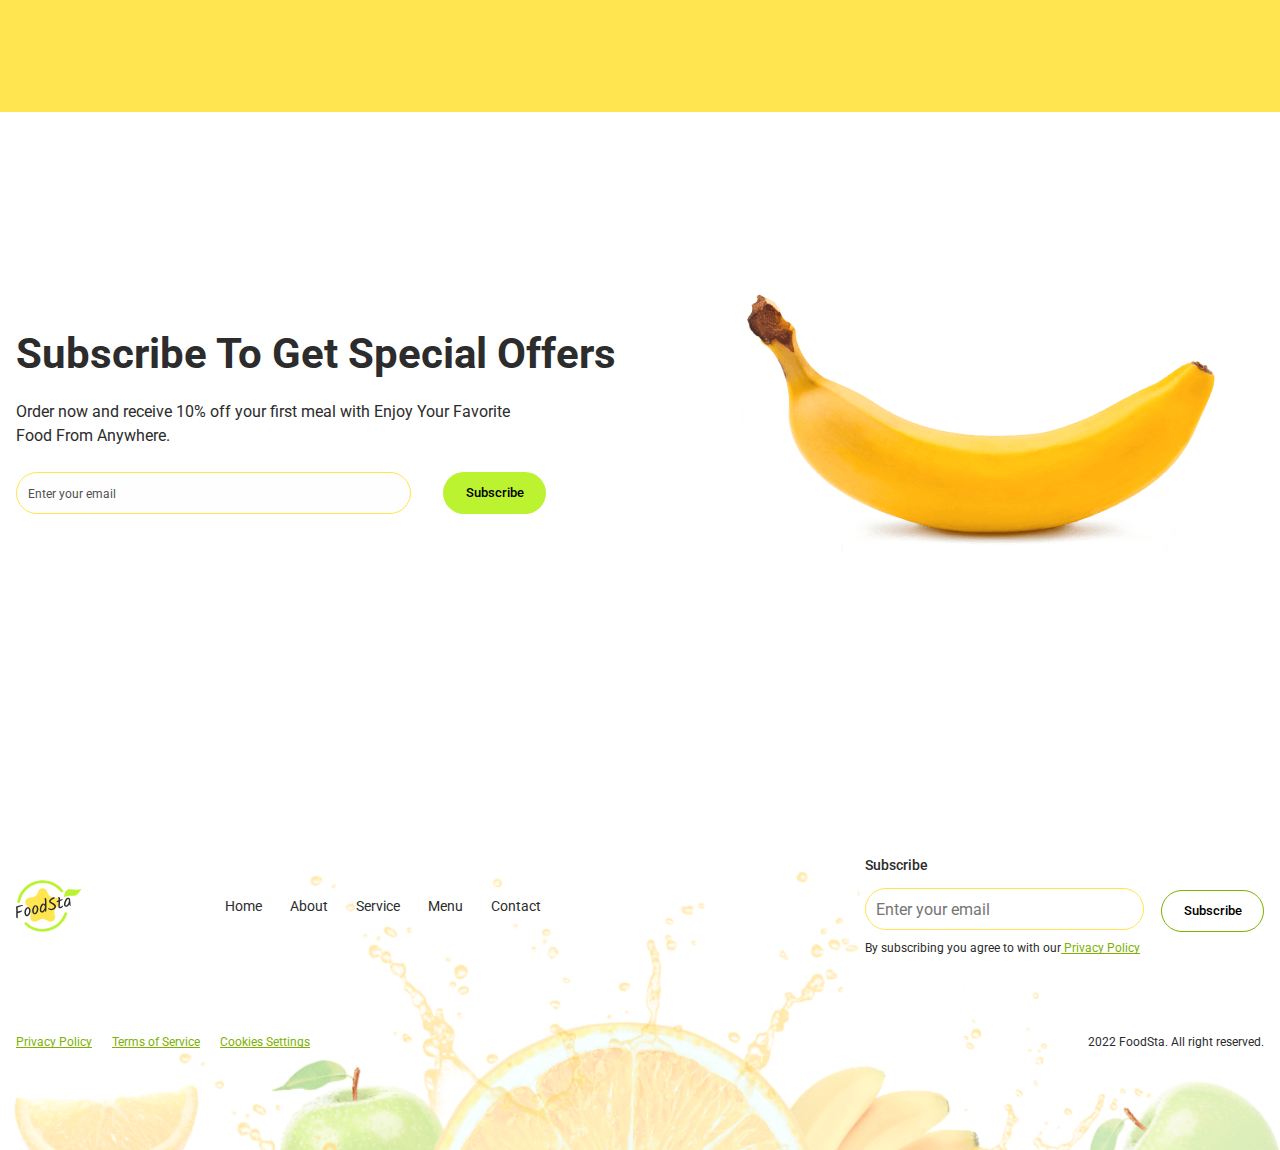
==== commit f4fa0530: "update btn" ====
--- a/index.html
+++ b/index.html
@@ -141,6 +141,9 @@
             
             <ul class="customers-list">
                 <li class="customers-item">
+                    <svg width="101" height="18">
+                        <use href="./images/icons.svg#icon-stars"></use>
+                    </svg>
                     <p class="customers-desk">“The Best app I have used to order food in a while, so many options to choose from too, I would recommend to a freind, No questions asked”</p>
                     <div class="customers-wrapper">
                     <img src="./images/man.png" alt="client" width="48" height="48">
@@ -152,6 +155,9 @@
                 </li>
 
                 <li class="customers-item">
+                    <svg width="101" height="17">
+                        <use href="./images/icons.svg#icon-stars"></use>
+                    </svg>
                     <p class="customers-desk">“The ease with which I can just go in and order what i want was amazing, It has been a very pleasant experience ordering from this app”</p>
                     <div class="customers-wrapper">
                     <img src="./images/woman.png" alt="client" width="48" height="48">
@@ -189,7 +195,7 @@
         <div class="container footer-container">
         <div class="footer-wrapper">
             
-        <a  class="footer-logo">
+        <a href="./index.html" class="footer-logo">
         <svg width="66" height="52">
             <use href="./images/icons.svg#icon-logo"></use>
         </svg>
--- a/css/styles.css
+++ b/css/styles.css
@@ -68,6 +68,12 @@
     border: none;
     cursor: pointer;
     background: #bbf330;
+    transition: background-color 250ms cubic-bezier(0.4, 0, 0.2, 1);
+}
+
+.header-btn:focus, 
+.header-btn:hover {
+    background: #ffe450;
 }
 
 /*---------HERO---------*/
@@ -99,6 +105,7 @@
     line-height: 1.5;
     margin-bottom: 40px;
 }
+
 .hero-btn {
     font-weight: 500;
     font-size: 13px;
@@ -109,6 +116,12 @@
     border-radius: 30px;
     background: #bbf330;
     cursor: pointer;
+    transition: background-color 250ms cubic-bezier(0.4, 0, 0.2, 1);
+}
+
+.hero-btn:focus, 
+.hero-btn:hover {
+    background: #ffe450;
 }
 
 .hero-salad {
@@ -118,6 +131,12 @@
     height: 580px;
     border: 26px solid #ffe550;
     border-radius: 100%;
+    transition: border-color 250ms cubic-bezier(0.4, 0, 0.2, 1);
+}
+
+.hero-salad:focus, 
+.hero-salad:hover {
+    border-color:  #bbf330;
 }
 
 /*---------ABOUT------*/
@@ -178,6 +197,12 @@
     font-size: 13px;
     line-height: 1.5;
     cursor: pointer;
+    transition: background-color 250ms cubic-bezier(0.4, 0, 0.2, 1);
+}
+
+.about-btn:hover, .about-btn:focus {
+    background-color:  #bbf330;
+    border: none;
 }
 
 
@@ -201,6 +226,7 @@
     border: 5px solid rgba(255, 255, 255, 0.5);
     width: 550px;
     height: 550px;
+    padding: 24px;
 
 }
 
@@ -213,6 +239,11 @@
     justify-content: center;
 }
 
+.apple-img {
+    position: relative;
+    bottom: 80px;
+}
+
 
 
 /*---------FAVORITE---------*/
@@ -249,6 +280,11 @@
     height: 397px;
     justify-content: center;
     align-items: center;
+    transition: border-color 250ms cubic-bezier(0.4, 0, 0.2, 1);
+}
+
+.favorite-item:hover, .favorite-item:focus {
+    border-color: #bbf330;
 }
 
 /*---------CUSTOMERS---------*/
@@ -288,12 +324,21 @@
     font-weight: 700;
     font-size: 18px;
     margin-bottom: 41px;
+    margin-top: 29px;
 }
 
 .customers-wrapper{
     display: flex;
     gap: 16px;
     align-items:center;
+}
+
+.customers-wrapper::after {
+    content: "";
+    background-color:#7eb101;
+    width: 1px;
+    height: 52px;
+    
 }
 
 .customers-sub-title {
@@ -353,6 +398,15 @@
     width: 395px;
     height: 42px;
     background: #fefefe;
+    outline: none;
+}
+
+
+.contact-input::placeholder {
+    font-weight: 400;
+    font-size: 12px;
+    line-height: 1.5;
+    color: #505050;
 }
 
 .contact-btn {
@@ -365,15 +419,16 @@
     font-size: 13px;
     cursor: pointer;
     line-height: 1.5;
-}
-
-.contact-input::placeholder {
-    font-weight: 400;
-    font-size: 12px;
-    line-height: 1.5;
-    color: #505050;
-}
-
+    transition: background-color 250ms cubic-bezier(0.4, 0, 0.2, 1);
+}
+
+.contact-btn:hover, 
+.contact-btn:focus {
+    background-color:  #ffe450;
+}
+
+
+/*---------FOOTER---------*/
 
 .footer {
     padding-top: 100px;
@@ -398,9 +453,9 @@
 
 .footer-nav-list {
     display: flex;
-  align-items: center;
-  margin-right: auto;
-  gap: 28px;
+    align-items: center;
+    margin-right: auto;
+    gap: 28px;
 }
 
 .footer-item {
@@ -428,6 +483,7 @@
     height: 42px;
     margin-bottom: 12px;
     margin-right: 13px;
+    outline: none;
 }
 
 .footer-btn {
@@ -441,7 +497,13 @@
     line-height: 1.5;
     background: #fff;
     cursor: pointer;
-    
+    transition: background-color 250ms cubic-bezier(0.4, 0, 0.2, 1);
+}
+
+.footer-btn:hover, 
+.footer-btn:focus {
+    background: #ffe450;
+    border:none;
 }
 
 .footer-policy {
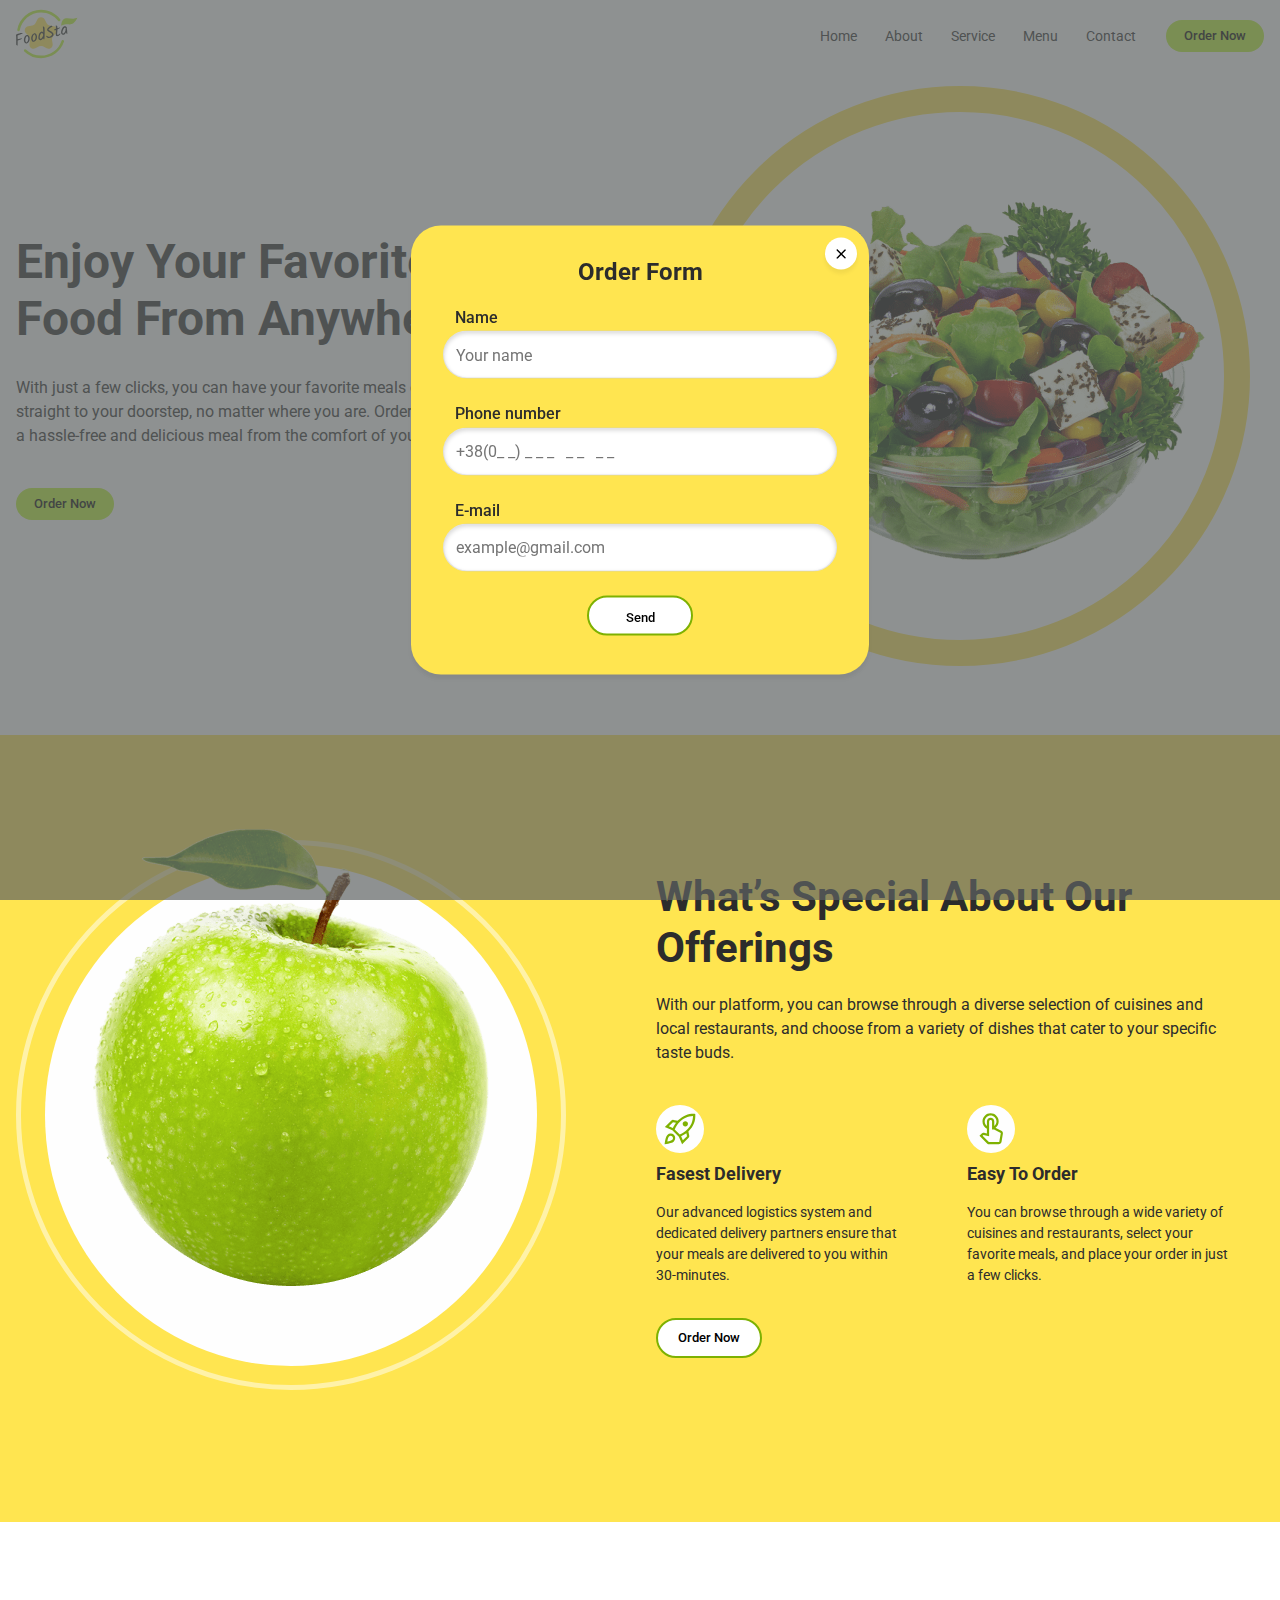
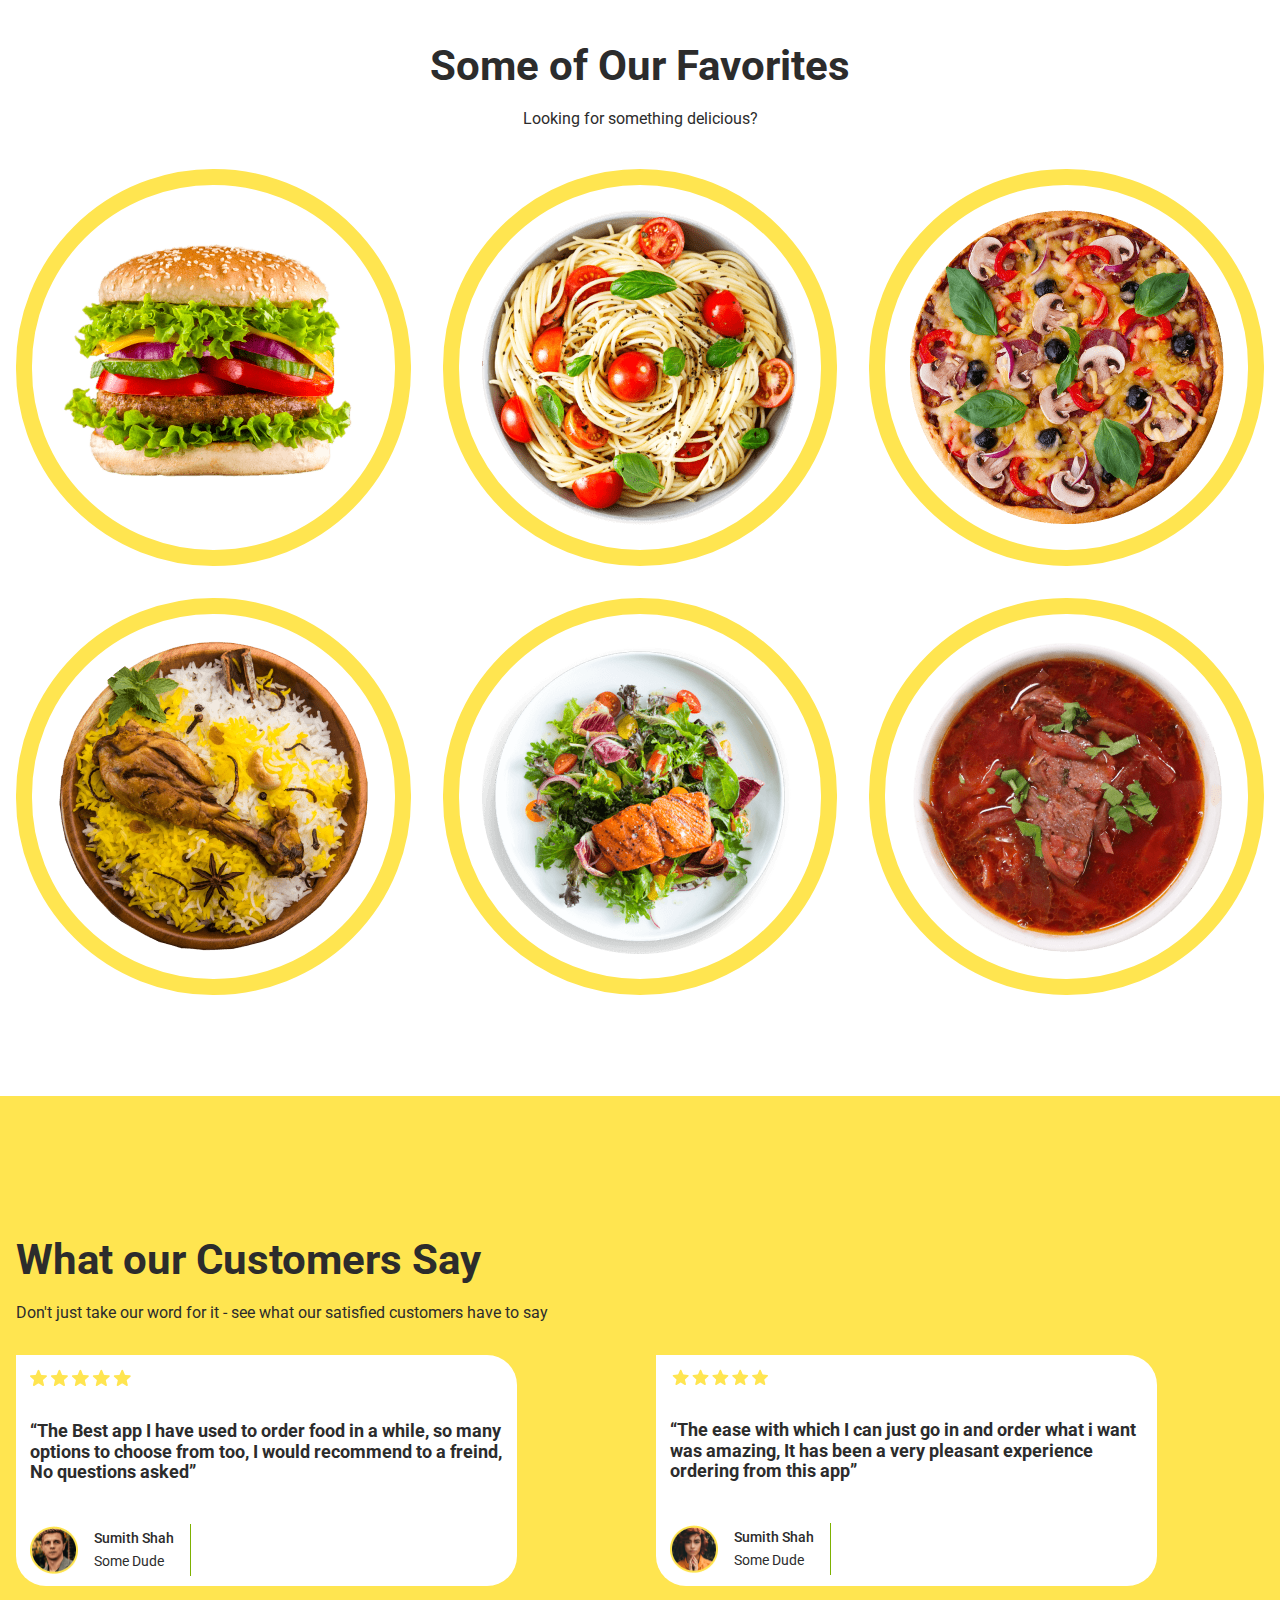
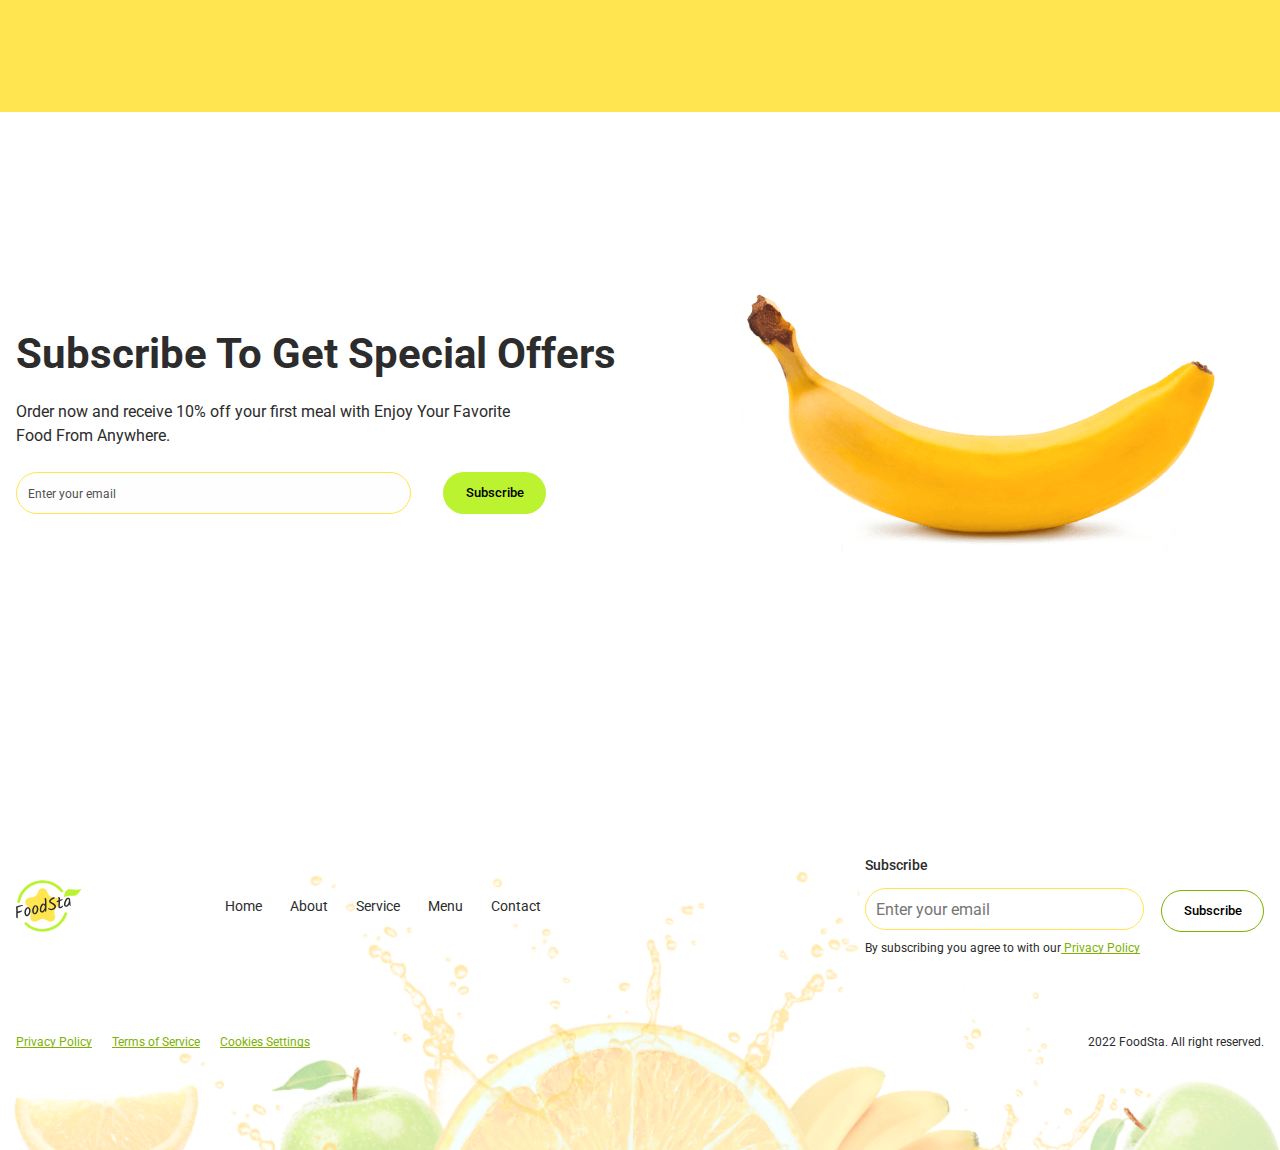
==== commit 9620c4c3: "make form" ====
--- a/index.html
+++ b/index.html
@@ -235,4 +235,36 @@
         </div>
     </footer>
 </body>
+
+<div class="backdrop is-open">
+    <div class="modal">
+        <button class="modal-close-btn" type="button">
+            <svg class="modal-close-icon" width="11" height="11">
+                <use href="./images/icons.svg#icon-close-btn"></use>
+            </svg>
+        </button>
+        <p class="modal-title">Order Form</p>
+
+        <form>
+            <div class="modal-field">
+                <label for="user-name" class="modal-label">Name</label>
+                <input class="modal-input" type="text" placeholder="Your name" name="user-name" id="user-name">
+            </div>
+
+            <div class="modal-field">
+                <label for="user-tel" class="modal-label">Phone number</label>
+                <input class="modal-input" name="user-tel" id="user-tel" type="tel" placeholder="+38(0_ _) _ _ _   _ _   _ _">
+            </div>
+
+            <div class="modal-field">
+                <label for="user-email" class="modal-label">E-mail</label>
+                <input class="modal-input" id="user-email" name="user-email" type="email" placeholder="example@gmail.com">
+            </div>
+
+            <button class="modal-send-btn" type="submit">Send</button>
+        </form>
+
+        
+    </div>
+</div>
 </html>--- a/css/styles.css
+++ b/css/styles.css
@@ -538,4 +538,125 @@
 .footer-data {
     font-weight: 400;
     font-size: 12px;
+}
+
+/*-----------BACKDROP---------*/
+
+.backdrop {
+    position: fixed;
+    top: 0;
+    left: 0;
+    width: 100%;
+    height: 100%;
+    background: rgba(94, 99, 99, 0.7);
+    opacity: 0;
+    visibility: hidden;
+    pointer-events: none;
+}
+
+.is-open {
+    opacity: 1;
+    visibility: visible;
+    pointer-events: auto;
+}
+
+.modal {
+    border-radius: 30px;
+    width: 458px;
+    height: 449px;
+    box-shadow: 0 4px 4px 0 rgba(0, 0, 0, 0.06);
+    background: #ffe550;
+    position: absolute;
+    top: 50%;
+    left: 50%;
+    transform: translate(-50%, -50%);
+    padding: 32px;
+}
+.modal-close-btn {
+    position: absolute;
+    top: 12px;
+    right: 12px;
+    width: 32px;
+    height: 32px;
+    border-radius: 100%;
+    background-color:#fff;
+    box-shadow: 0 4px 4px 0 rgba(0, 0, 0, 0.06);
+    border:none;
+    padding: 0;
+    line-height: 0;
+    cursor: pointer;
+    transition: background-color 250ms cubic-bezier(0.4, 0, 0.2, 1);
+}
+
+.modal-close-btn:hover, 
+.modal-close-btn:focus {
+    background-color:#7eb101;
+}
+
+.modal-close-btn:hover > .modal-close-icon, 
+.modal-close-btn:focus > .modal-close-icon {
+    fill: #fff;
+}
+
+
+.modal-title {
+    font-weight: 700;
+    font-size: 24px;
+    line-height: 1.2;
+    margin-bottom: 20px;
+    text-align: center;
+}
+
+/*---------FORM---------*/
+
+
+
+.modal-field {
+    margin-bottom: 24px;
+}
+
+.modal-label {
+    display: block;
+    font-weight: 500;
+    font-size: 16px;
+    line-height: 1.4;
+    margin-bottom: 2px;
+    margin-left: 12px;
+}
+
+.modal-input {
+    border: 1px solid rgba(18, 18, 18, 0.12);
+    border-radius: 30px;
+    width: 100%;
+    height: 48px;
+    box-shadow: inset 0 2px 4px 0 rgba(0, 0, 0, 0.15);
+    background: #fff;
+    outline: transparent;
+    padding-left: 12px;
+}
+
+.modal-input::placeholder {
+    font-weight: 400;
+    font-size: 16px;
+    line-height: 1.25;
+}
+
+.modal-send-btn {
+    display: block;
+    margin: 0 auto;
+    font-weight: 500;
+    font-size: 13px;
+    line-height: 1.5;
+    border: 2px solid #7eb101;
+    border-radius: 30px;
+    padding: 10px 20px;
+    min-width: 106px;
+    height: 40px;
+    background: #fff;
+    cursor: pointer;
+    transition: background-color 250ms cubic-bezier(0.4, 0, 0.2, 1);
+}
+
+.modal-send-btn:focus, .modal-send-btn:hover {
+    background-color: #bbf330;
 }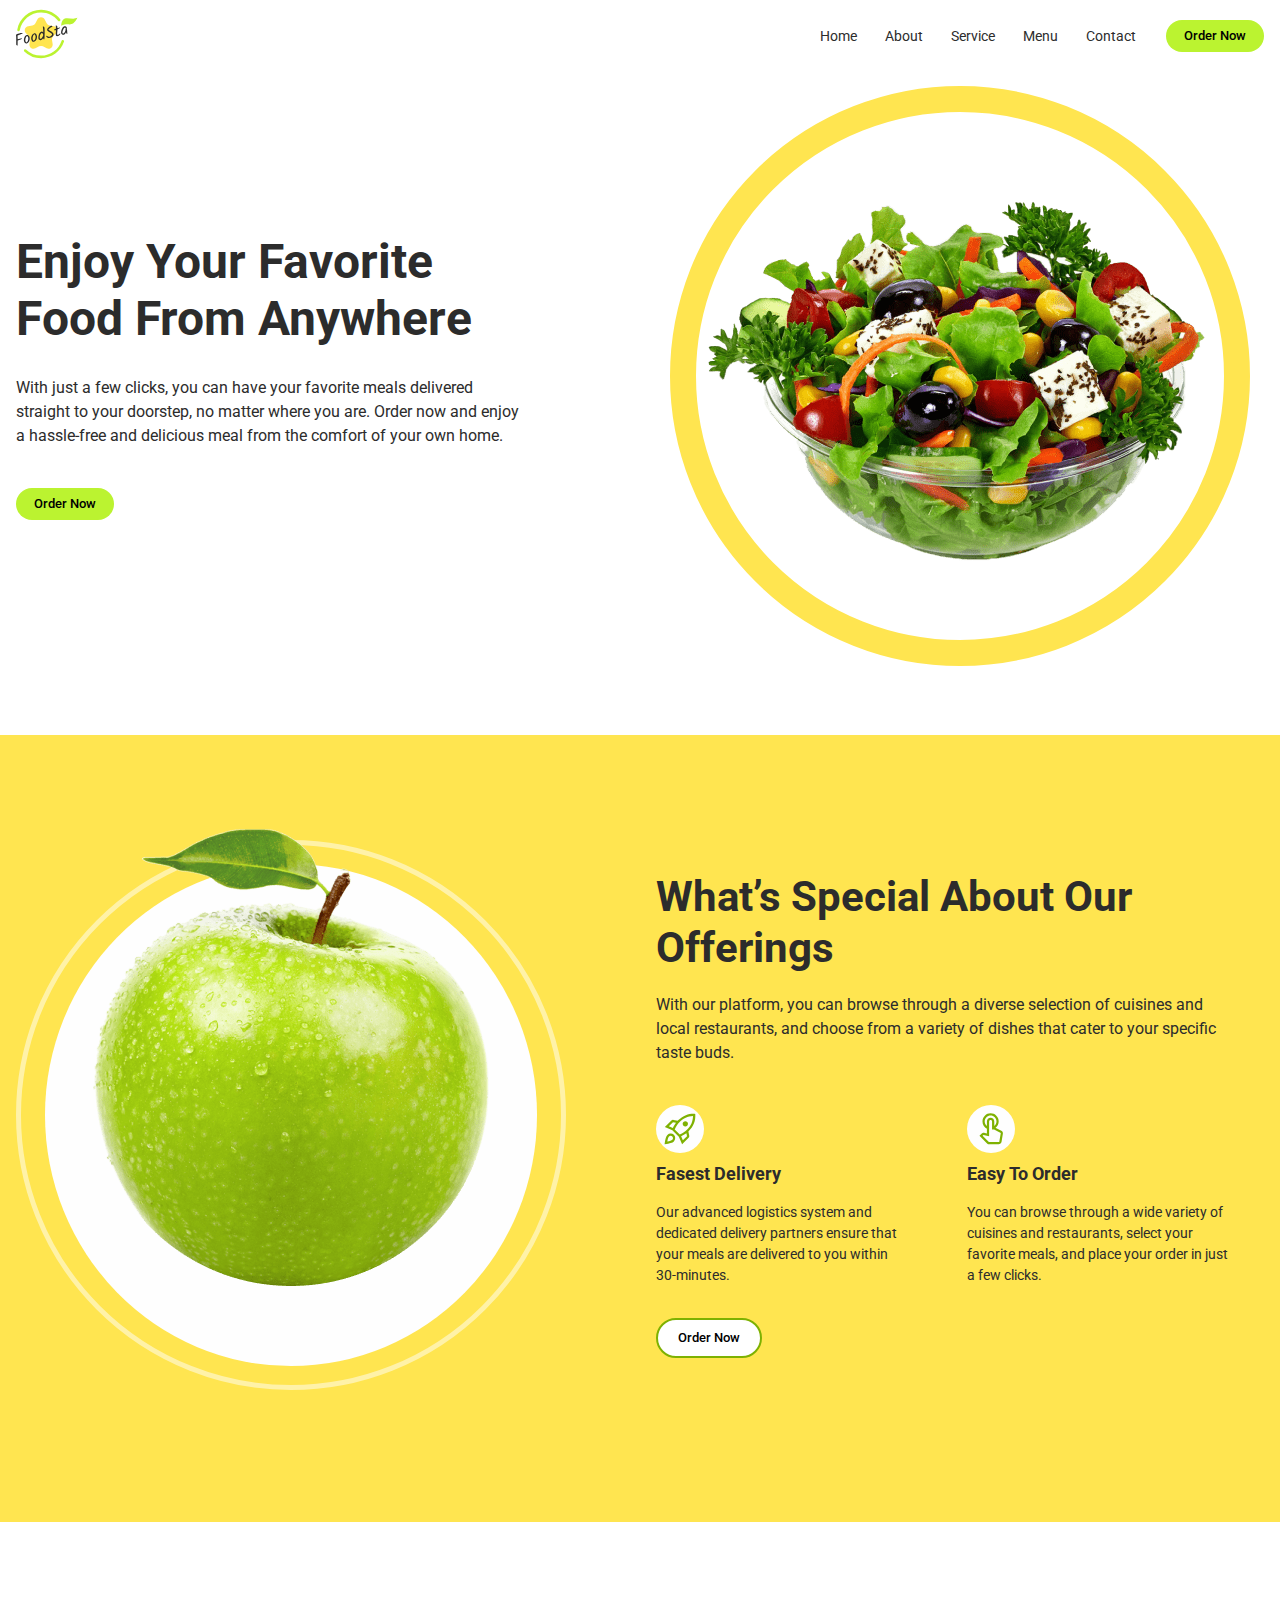
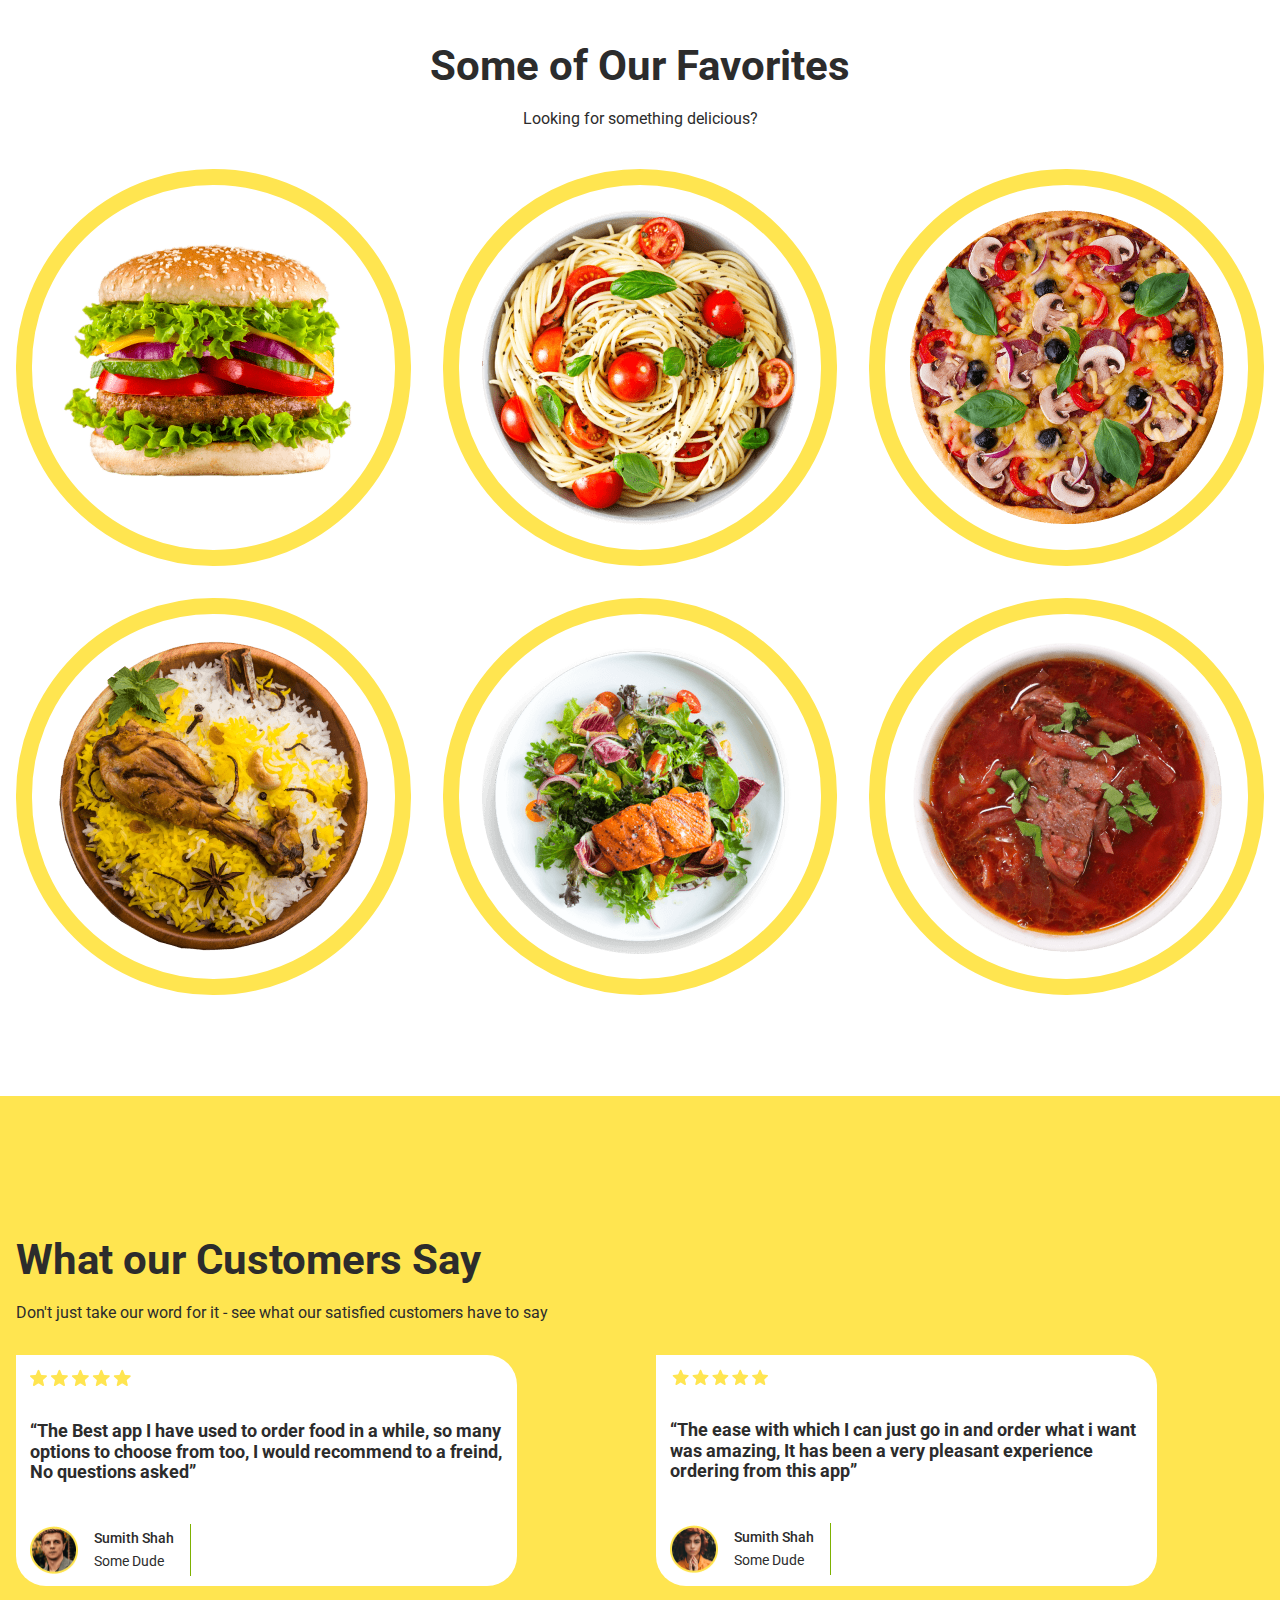
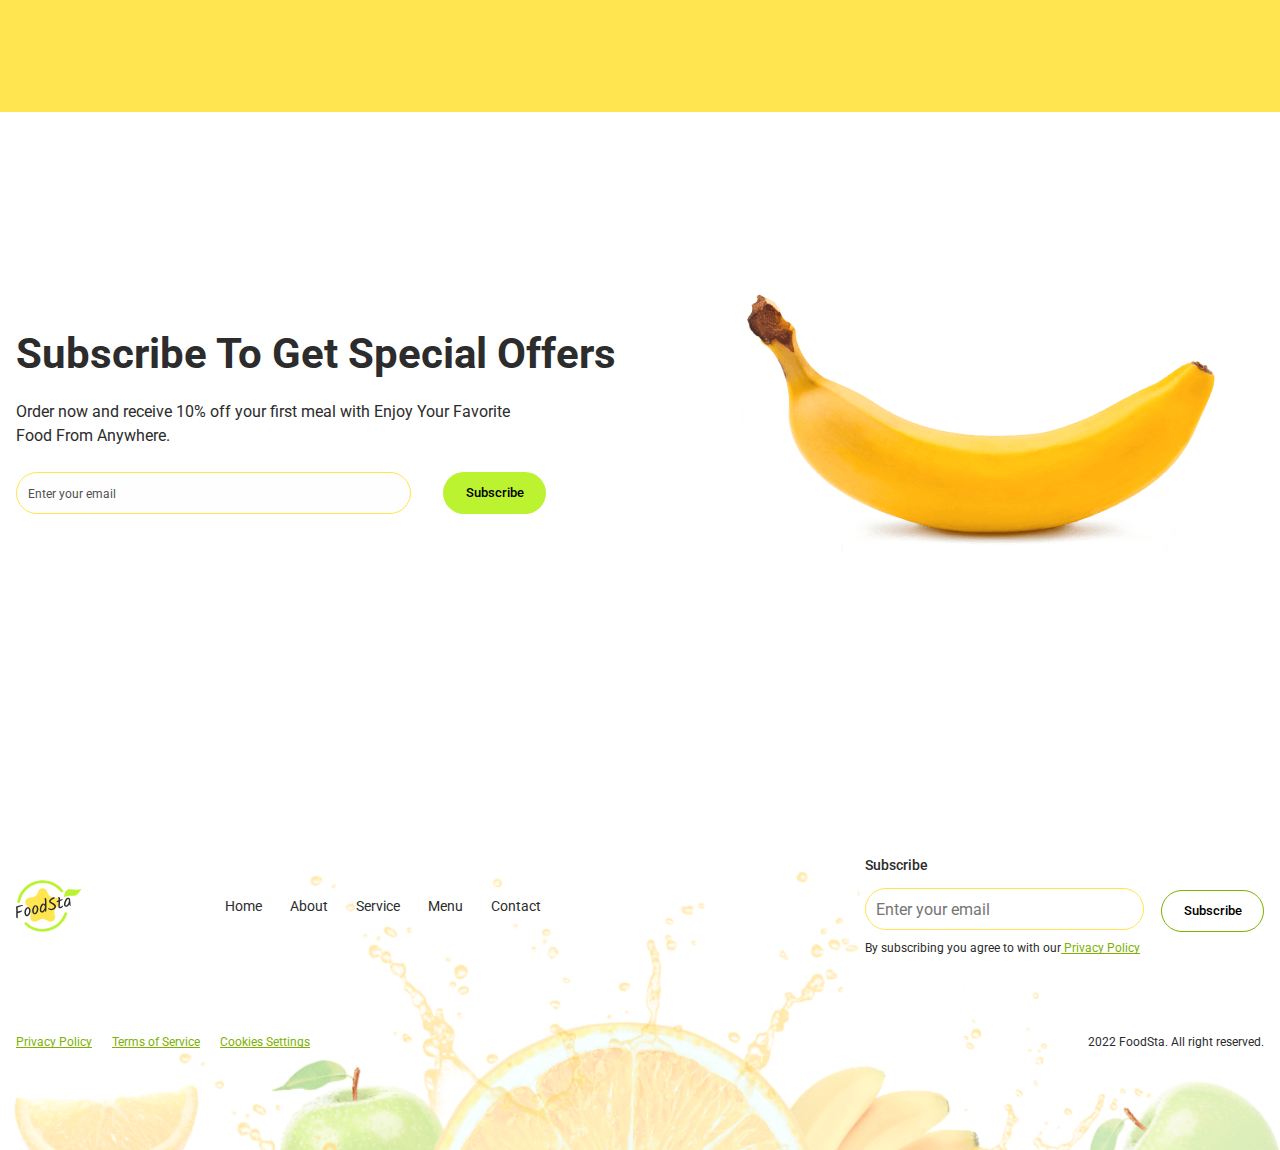
==== commit db3cdc18: "update" ====
--- a/index.html
+++ b/index.html
@@ -236,7 +236,7 @@
     </footer>
 </body>
 
-<div class="backdrop is-open">
+<div class="backdrop">
     <div class="modal">
         <button class="modal-close-btn" type="button">
             <svg class="modal-close-icon" width="11" height="11">
